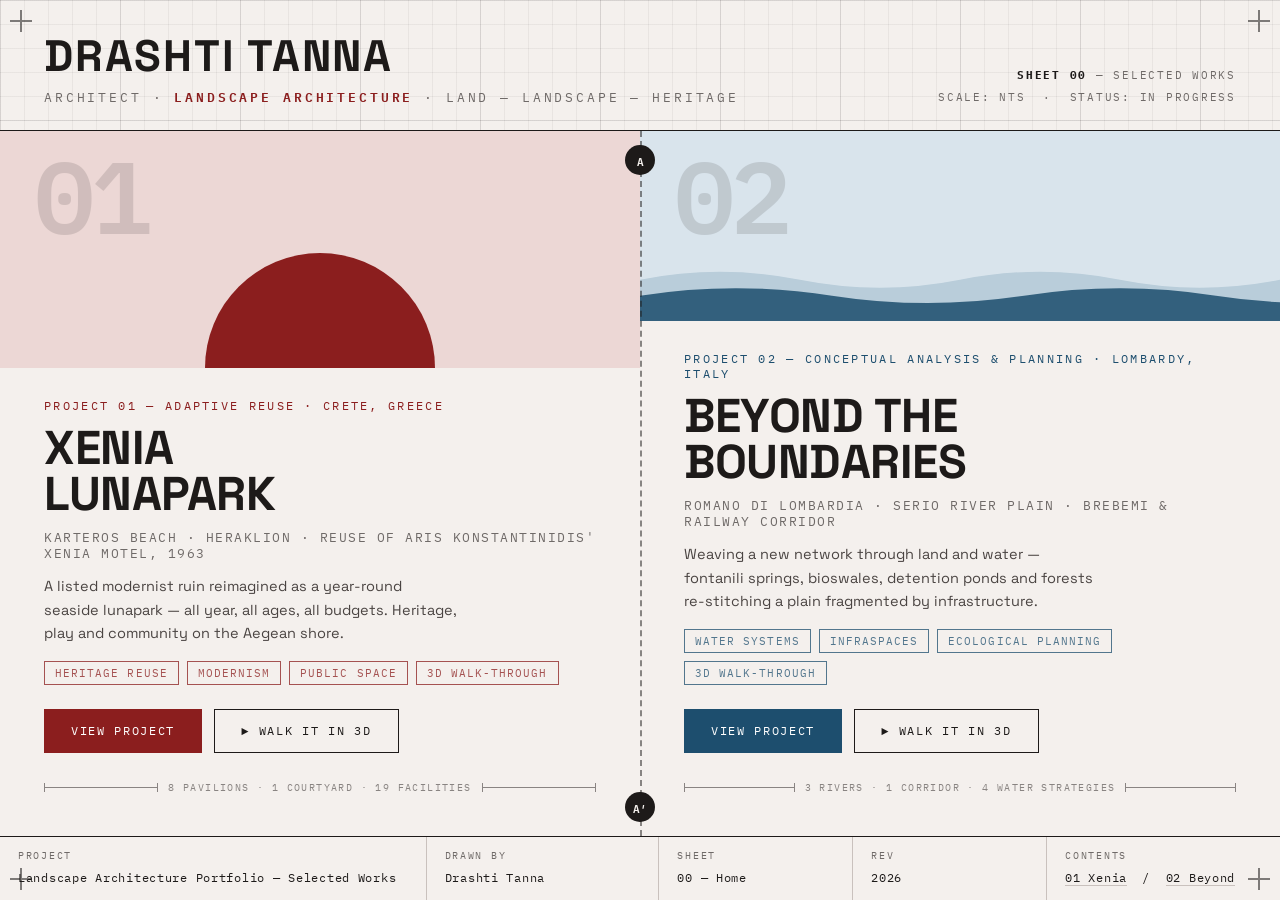
==== index.html @ 1875a8ab "Portfolio site: per-project structure + GitHub Pages deploy workflow Two projects (Xenia Lunapark, B" ====
<!DOCTYPE html>
<html lang="en">
<head>
<meta charset="UTF-8">
<meta name="viewport" content="width=device-width, initial-scale=1.0">
<title>Drashti Tanna — Architect · Landscape Architecture Portfolio</title>
<meta name="description" content="Portfolio of Drashti Tanna, architect and landscape architect. Two interactive projects — Xenia Lunapark (Crete) and Beyond the Boundaries (Lombardy) — each with an explorable 3D model.">
<link rel="preconnect" href="https://fonts.googleapis.com">
<link rel="preconnect" href="https://fonts.gstatic.com" crossorigin>
<link href="https://fonts.googleapis.com/css2?family=Space+Grotesk:wght@400;500;700&family=IBM+Plex+Mono:wght@400;600&display=swap" rel="stylesheet">
<link rel="icon" href="data:image/svg+xml,<svg xmlns='http://www.w3.org/2000/svg' viewBox='0 0 100 100'><rect x='8' y='8' width='84' height='84' fill='none' stroke='%231d1a19' stroke-width='6'/><circle cx='38' cy='62' r='18' fill='%238b1e1e'/><path d='M60 40 Q70 30 80 40 T100 40' fill='none' stroke='%231d4e6e' stroke-width='6'/></svg>">
<style>
  :root {
    --paper: #f4f0ed;
    --ink: #1d1a19;
    --grey: #6f6a68;
    --line: #c9c1bd;
    --grid: rgba(29, 26, 25, 0.055);
    --red: #8b1e1e;
    --red-dark: #6e1414;
    --pink: #ecd7d5;
    --blue: #1d4e6e;
    --blue-dark: #143850;
    --blue-pale: #d9e4ec;
    --mono: 'IBM Plex Mono', 'Courier New', monospace;
    --sans: 'Space Grotesk', 'Segoe UI', Arial, sans-serif;
  }
  * { margin: 0; padding: 0; box-sizing: border-box; }
  html { height: 100%; }
  body {
    font-family: var(--sans);
    background: var(--paper);
    color: var(--ink);
    -webkit-font-smoothing: antialiased;
    display: flex;
    flex-direction: column;
    min-height: 100svh;
    /* graph-paper drafting grid */
    background-image:
      linear-gradient(var(--grid) 1px, transparent 1px),
      linear-gradient(90deg, var(--grid) 1px, transparent 1px),
      linear-gradient(rgba(29,26,25,.09) 1px, transparent 1px),
      linear-gradient(90deg, rgba(29,26,25,.09) 1px, transparent 1px);
    background-size: 24px 24px, 24px 24px, 120px 120px, 120px 120px;
  }
  a { text-decoration: none; color: inherit; }

  /* ---------- registration marks ---------- */
  .regmark {
    position: fixed; width: 22px; height: 22px; z-index: 50; pointer-events: none; opacity: .55;
  }
  .regmark::before, .regmark::after { content: ''; position: absolute; background: var(--ink); }
  .regmark::before { left: 10px; top: 0; width: 1.5px; height: 22px; }
  .regmark::after { top: 10px; left: 0; width: 22px; height: 1.5px; }
  .regmark.tl { top: 10px; left: 10px; }
  .regmark.tr { top: 10px; right: 10px; }
  .regmark.bl { bottom: 10px; left: 10px; }
  .regmark.br { bottom: 10px; right: 10px; }

  /* ---------- header ---------- */
  header {
    display: flex;
    justify-content: space-between;
    align-items: flex-end;
    gap: 18px;
    padding: 34px 44px 22px;
    border-bottom: 1.5px solid var(--ink);
    animation: fadeDown .9s ease both;
  }
  @keyframes fadeDown { from { opacity: 0; transform: translateY(-12px); } }
  .who h1 {
    font-size: clamp(26px, 3.6vw, 44px);
    letter-spacing: .04em;
    text-transform: uppercase;
    line-height: 1;
    font-weight: 700;
  }
  .who .role {
    margin-top: 8px;
    font-family: var(--mono);
    font-size: clamp(10.5px, 1.2vw, 13px);
    letter-spacing: .22em;
    text-transform: uppercase;
    color: var(--grey);
  }
  .who .role b { color: var(--red); font-weight: 600; }
  .sheet-ref {
    text-align: right;
    font-family: var(--mono);
    font-size: 11px;
    letter-spacing: .16em;
    text-transform: uppercase;
    color: var(--grey);
    line-height: 2;
    white-space: nowrap;
  }
  .sheet-ref b { color: var(--ink); }

  /* ---------- the two-panel "section" ---------- */
  main {
    flex: 1;
    display: flex;
    min-height: 0;
    position: relative;
  }
  /* section cut line between panels */
  main::after {
    content: '';
    position: absolute;
    top: 0; bottom: 0; left: 50%;
    border-left: 2px dashed var(--ink);
    opacity: .5;
    z-index: 5;
    pointer-events: none;
  }
  .cutmark {
    position: absolute;
    left: 50%;
    transform: translateX(-50%);
    z-index: 6;
    font-family: var(--mono);
    font-size: 11px;
    font-weight: 600;
    background: var(--ink);
    color: var(--paper);
    width: 30px; height: 30px;
    border-radius: 50%;
    display: flex; align-items: center; justify-content: center;
    pointer-events: none;
  }
  .cutmark.top { top: 14px; }
  .cutmark.bottom { bottom: 14px; }

  .panel {
    flex: 1 1 50%;
    display: flex;
    flex-direction: column;
    overflow: hidden;
    background: var(--paper);
    transition: flex-basis .55s cubic-bezier(.3,.8,.3,1);
    min-width: 0;
  }
  @media (hover: hover) {
    .panel:hover { flex-basis: 60%; }
  }

  /* motif band — a real flex row, so text never overlaps it */
  .motif {
    position: relative;
    flex: 1 1 auto;
    min-height: 130px;
    overflow: hidden;
  }
  .panel .index {
    position: absolute;
    top: 12px; left: 34px;
    font-family: var(--mono);
    font-size: clamp(64px, 8vw, 120px);
    font-weight: 600;
    line-height: 1;
    opacity: .13;
    letter-spacing: -.04em;
    -webkit-user-select: none;
    user-select: none;
    z-index: 2;
  }

  .content { flex: 0 0 auto; padding: 30px 44px 42px; }
  .panel .plabel {
    font-family: var(--mono);
    font-size: 11.5px;
    letter-spacing: .2em;
    text-transform: uppercase;
    margin-bottom: 12px;
  }
  .panel h2 {
    font-size: clamp(30px, 3.7vw, 54px);
    line-height: .98;
    text-transform: uppercase;
    letter-spacing: -.01em;
    font-weight: 700;
  }
  .panel .loc {
    margin-top: 12px;
    font-family: var(--mono);
    font-size: 12.5px;
    letter-spacing: .12em;
    text-transform: uppercase;
    color: var(--grey);
  }
  .panel .desc {
    margin-top: 14px;
    max-width: 46ch;
    font-size: 14.5px;
    line-height: 1.6;
    color: #4a4442;
  }
  .tags { margin-top: 16px; display: flex; flex-wrap: wrap; gap: 8px; }
  .tag {
    font-family: var(--mono);
    font-size: 10.5px;
    letter-spacing: .1em;
    text-transform: uppercase;
    border: 1px solid currentColor;
    padding: 4px 10px;
    opacity: .75;
  }
  .actions { margin-top: 24px; display: flex; gap: 12px; flex-wrap: wrap; }
  .btn {
    font-family: var(--mono);
    font-size: 12px;
    letter-spacing: .14em;
    text-transform: uppercase;
    padding: 13px 26px;
    border: 1.5px solid var(--ink);
    color: var(--ink);
    background: transparent;
    transition: all .25s;
    display: inline-block;
  }
  .btn:hover { background: var(--ink); color: var(--paper); transform: translateY(-2px); }
  .btn.solid { color: #fff; }

  /* dimension line */
  .dim {
    margin-top: 28px;
    display: flex;
    align-items: center;
    font-family: var(--mono);
    font-size: 10px;
    letter-spacing: .14em;
    color: var(--grey);
    text-transform: uppercase;
    opacity: .8;
  }
  .dim .dline { flex: 1; height: 1px; background: var(--grey); position: relative; }
  .dim .dline::before, .dim .dline::after {
    content: ''; position: absolute; top: -4px; width: 1px; height: 9px; background: var(--grey);
  }
  .dim .dline::before { left: 0; } .dim .dline::after { right: 0; }
  .dim span { padding: 0 10px; white-space: nowrap; }

  /* ----- panel 01: Xenia (pink / Minoan red) ----- */
  .panel.xenia .motif { background: var(--pink); }
  .panel.xenia .plabel { color: var(--red); }
  .panel.xenia .motif::before {
    content: '';
    position: absolute;
    left: 50%; bottom: 0;
    transform: translateX(-50%);
    width: min(19vw, 230px);
    aspect-ratio: 2 / 1;
    background: var(--red);
    border-radius: 230px 230px 0 0;
    transition: transform .6s cubic-bezier(.3,.8,.3,1);
    transform-origin: bottom center;
  }
  .panel.xenia:hover .motif::before { transform: translateX(-50%) scale(1.16); }
  .panel.xenia .btn.solid { background: var(--red); border-color: var(--red); }
  .panel.xenia .btn.solid:hover { background: var(--red-dark); border-color: var(--red-dark); }
  .panel.xenia .tag { color: var(--red); }

  /* ----- panel 02: Beyond (pale blue / water) ----- */
  .panel.beyond .motif { background: var(--blue-pale); }
  .panel.beyond .plabel { color: var(--blue); }
  .panel.beyond .river { position: absolute; inset: 0; }
  .panel.beyond .river svg { position: absolute; bottom: -2px; left: 0; width: 200%; height: 56%; }
  .panel.beyond .river .w1 { animation: flow 16s linear infinite; }
  .panel.beyond .river .w2 { animation: flow 9s linear infinite; }
  @keyframes flow { to { transform: translateX(-50%); } }
  .panel.beyond:hover .river .w2 { animation-duration: 4.5s; }
  .panel.beyond .btn.solid { background: var(--blue); border-color: var(--blue); }
  .panel.beyond .btn.solid:hover { background: var(--blue-dark); border-color: var(--blue-dark); }
  .panel.beyond .tag { color: var(--blue); }

  /* ---------- title block (drawing sheet footer) ---------- */
  .titleblock {
    border-top: 1.5px solid var(--ink);
    display: grid;
    grid-template-columns: 2.2fr 1.2fr 1fr 1fr 1.2fr;
    font-family: var(--mono);
    background: var(--paper);
  }
  .tb-cell {
    padding: 12px 18px 14px;
    border-right: 1px solid var(--line);
    min-width: 0;
  }
  .tb-cell:last-child { border-right: 0; }
  .tb-cell .k {
    font-size: 9.5px;
    letter-spacing: .18em;
    text-transform: uppercase;
    color: var(--grey);
    display: block;
    margin-bottom: 4px;
  }
  .tb-cell .v { font-size: 12px; letter-spacing: .06em; color: var(--ink); }
  .tb-cell .v a { border-bottom: 1px solid var(--line); }
  .tb-cell .v a:hover { color: var(--red); border-color: var(--red); }

  /* ---------- responsive ---------- */
  @media (max-width: 860px) {
    header { padding: 24px 20px 14px; }
    .sheet-ref { display: none; }
    main { flex-direction: column; }
    main::after, .cutmark { display: none; }
    .panel + .panel { border-top: 2px dashed var(--ink); }
    .motif { min-height: 150px; }
    .panel .index { left: 18px; }
    .content { padding: 24px 20px 34px; }
    .titleblock { grid-template-columns: 1fr 1fr; }
    .tb-cell:nth-child(1) { grid-column: 1 / -1; border-bottom: 1px solid var(--line); }
    .tb-cell:nth-child(3) { border-right: 0; }
    .tb-cell:nth-child(4) { border-top: 1px solid var(--line); }
    .tb-cell:nth-child(5) { border-top: 1px solid var(--line); }
  }
</style>
</head>
<body>

<div class="regmark tl"></div>
<div class="regmark tr"></div>
<div class="regmark bl"></div>
<div class="regmark br"></div>

<!-- ============ header ============ -->
<header>
  <div class="who">
    <h1>Drashti Tanna</h1>
    <p class="role">Architect &middot; <b>Landscape Architecture</b> &middot; Land — Landscape — Heritage</p>
  </div>
  <div class="sheet-ref">
    <div><b>SHEET 00</b> — SELECTED WORKS</div>
    <div>SCALE: NTS &nbsp;&middot;&nbsp; STATUS: IN PROGRESS</div>
  </div>
</header>

<!-- ============ two projects, drawn as a section ============ -->
<main>
  <div class="cutmark top">A</div>
  <div class="cutmark bottom">A&prime;</div>

  <!-- ---- 01 · Xenia Lunapark ---- -->
  <section class="panel xenia">
    <div class="motif" aria-hidden="true"><span class="index">01</span></div>
    <div class="content">
      <p class="plabel">Project 01 — Adaptive reuse &middot; Crete, Greece</p>
      <h2>Xenia<br>Lunapark</h2>
      <p class="loc">Karteros Beach · Heraklion · reuse of Aris Konstantinidis' Xenia Motel, 1963</p>
      <p class="desc">A listed modernist ruin reimagined as a year-round seaside lunapark — all year, all ages, all budgets. Heritage, play and community on the Aegean shore.</p>
      <div class="tags">
        <span class="tag">Heritage reuse</span>
        <span class="tag">Modernism</span>
        <span class="tag">Public space</span>
        <span class="tag">3D walk-through</span>
      </div>
      <div class="actions">
        <a class="btn solid" href="projects/xenia-lunapark/index.html">View project</a>
        <a class="btn" href="projects/xenia-lunapark/explore.html">&#9658; Walk it in 3D</a>
      </div>
      <div class="dim"><div class="dline"></div><span>8 pavilions · 1 courtyard · 19 facilities</span><div class="dline"></div></div>
    </div>
  </section>

  <!-- ---- 02 · Beyond the Boundaries ---- -->
  <section class="panel beyond">
    <div class="motif" aria-hidden="true">
      <div class="river">
        <svg viewBox="0 0 1200 200" preserveAspectRatio="none">
          <g class="w1">
            <path d="M0 120 Q75 90 150 120 T300 120 T450 120 T600 120 T750 120 T900 120 T1050 120 T1200 120 T1350 120 T1500 120 T1650 120 T1800 120 T1950 120 T2100 120 T2250 120 T2400 120 L2400 200 L0 200 Z" fill="#b9cdda"/>
          </g>
          <g class="w2">
            <path d="M0 150 Q90 122 180 150 T360 150 T540 150 T720 150 T900 150 T1080 150 T1260 150 T1440 150 T1620 150 T1800 150 T1980 150 T2160 150 T2340 150 T2520 150 L2520 200 L0 200 Z" fill="#1d4e6e" opacity=".85"/>
          </g>
        </svg>
      </div>
      <span class="index">02</span>
    </div>
    <div class="content">
      <p class="plabel">Project 02 — Conceptual analysis &amp; planning &middot; Lombardy, Italy</p>
      <h2>Beyond the<br>Boundaries</h2>
      <p class="loc">Romano di Lombardia · Serio River plain · BreBeMi &amp; railway corridor</p>
      <p class="desc">Weaving a new network through land and water — fontanili springs, bioswales, detention ponds and forests re-stitching a plain fragmented by infrastructure.</p>
      <div class="tags">
        <span class="tag">Water systems</span>
        <span class="tag">Infraspaces</span>
        <span class="tag">Ecological planning</span>
        <span class="tag">3D walk-through</span>
      </div>
      <div class="actions">
        <a class="btn solid" href="projects/beyond-the-boundaries/index.html">View project</a>
        <a class="btn" href="projects/beyond-the-boundaries/explore.html">&#9658; Walk it in 3D</a>
      </div>
      <div class="dim"><div class="dline"></div><span>3 rivers · 1 corridor · 4 water strategies</span><div class="dline"></div></div>
    </div>
  </section>
</main>

<!-- ============ title block ============ -->
<footer class="titleblock">
  <div class="tb-cell"><span class="k">Project</span><span class="v">Landscape Architecture Portfolio — Selected Works</span></div>
  <div class="tb-cell"><span class="k">Drawn by</span><span class="v">Drashti Tanna</span></div>
  <div class="tb-cell"><span class="k">Sheet</span><span class="v">00 — Home</span></div>
  <div class="tb-cell"><span class="k">Rev</span><span class="v">2026</span></div>
  <div class="tb-cell"><span class="k">Contents</span><span class="v"><a href="projects/xenia-lunapark/index.html">01 Xenia</a> &nbsp;/&nbsp; <a href="projects/beyond-the-boundaries/index.html">02 Beyond</a></span></div>
</footer>

</body>
</html>
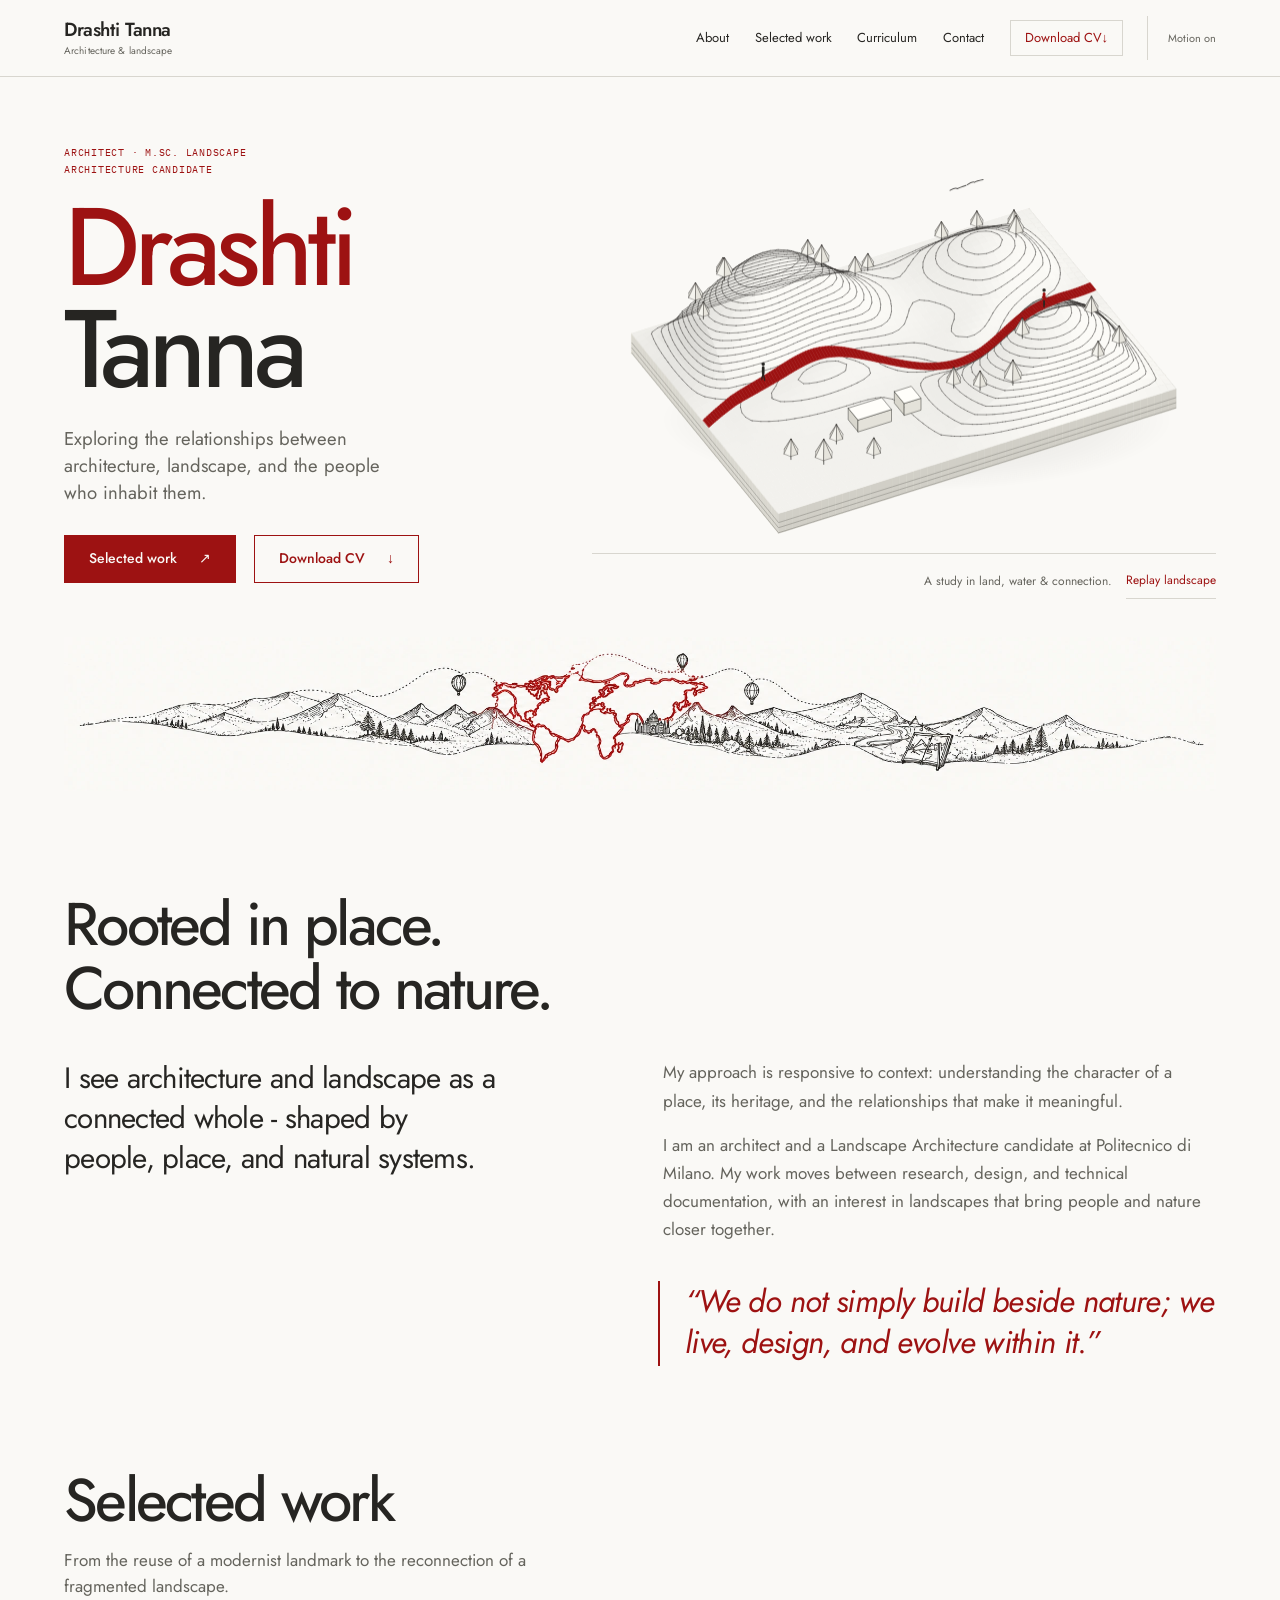
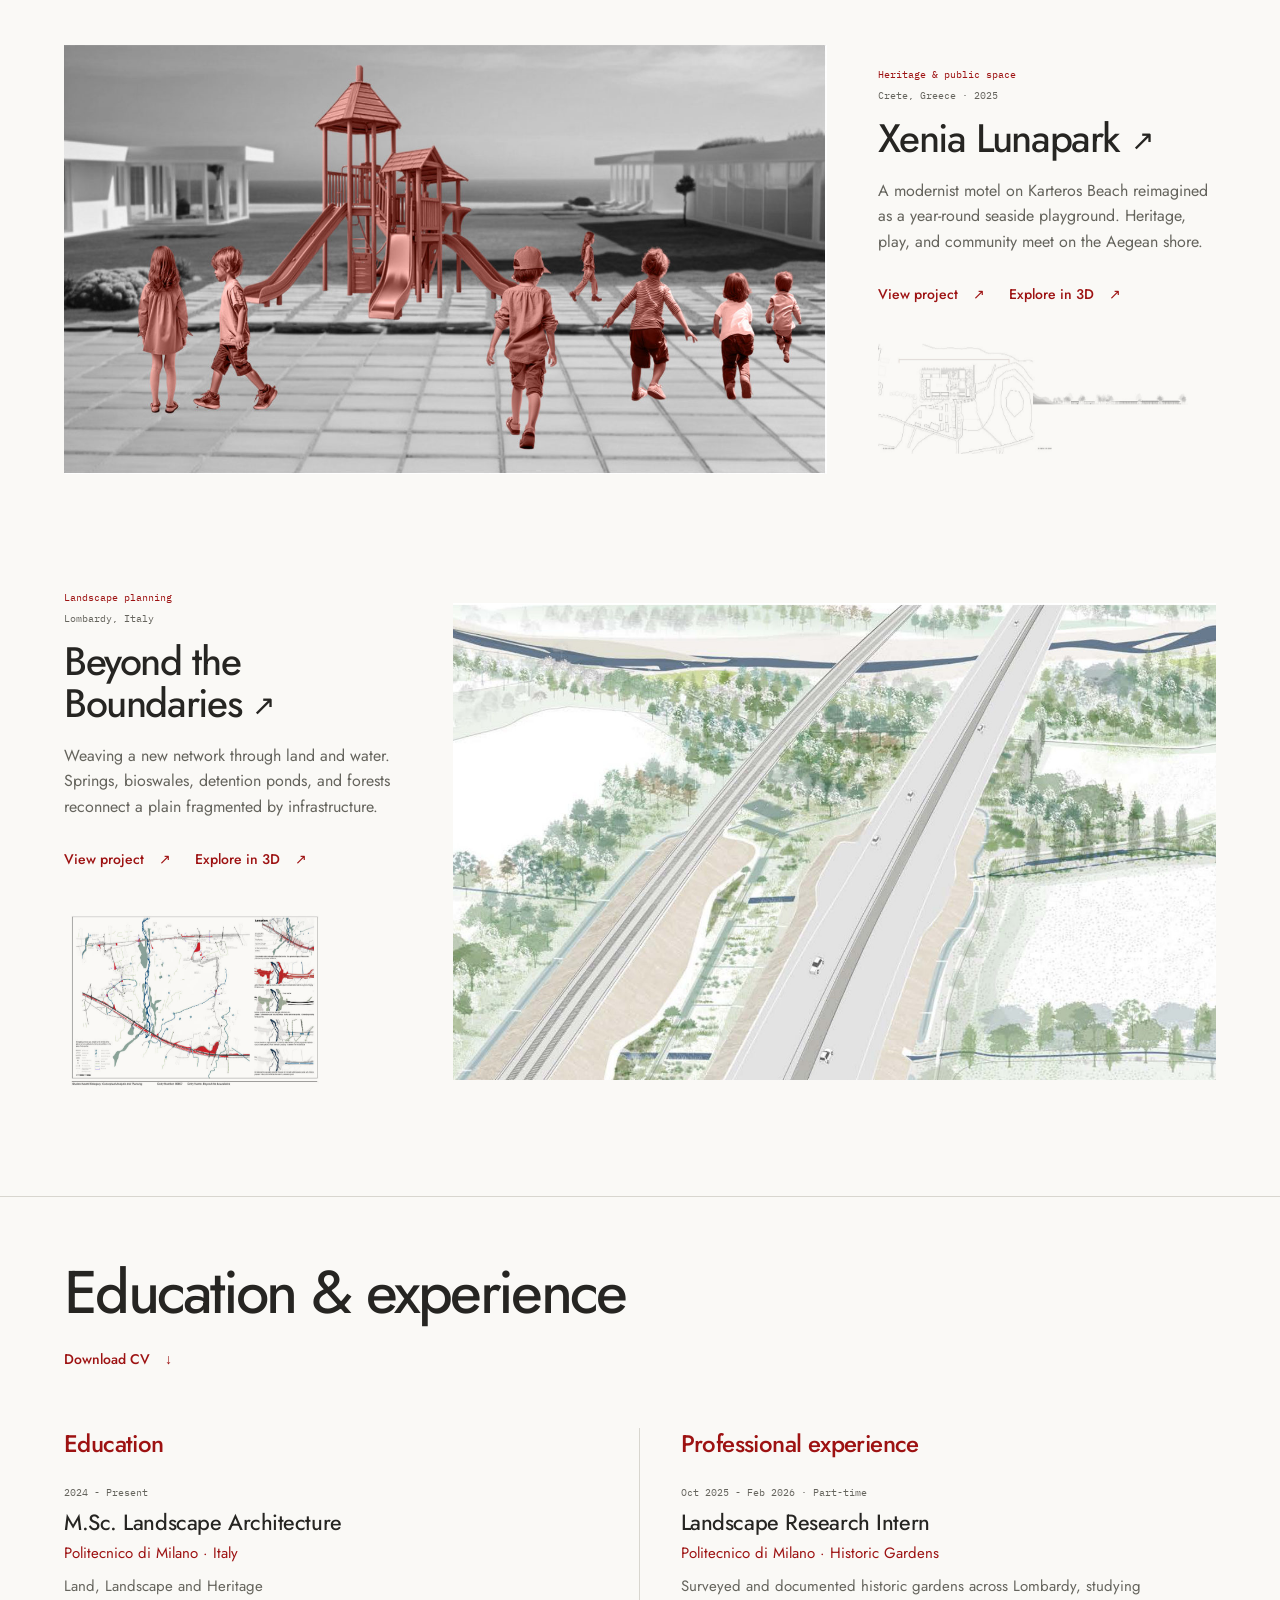
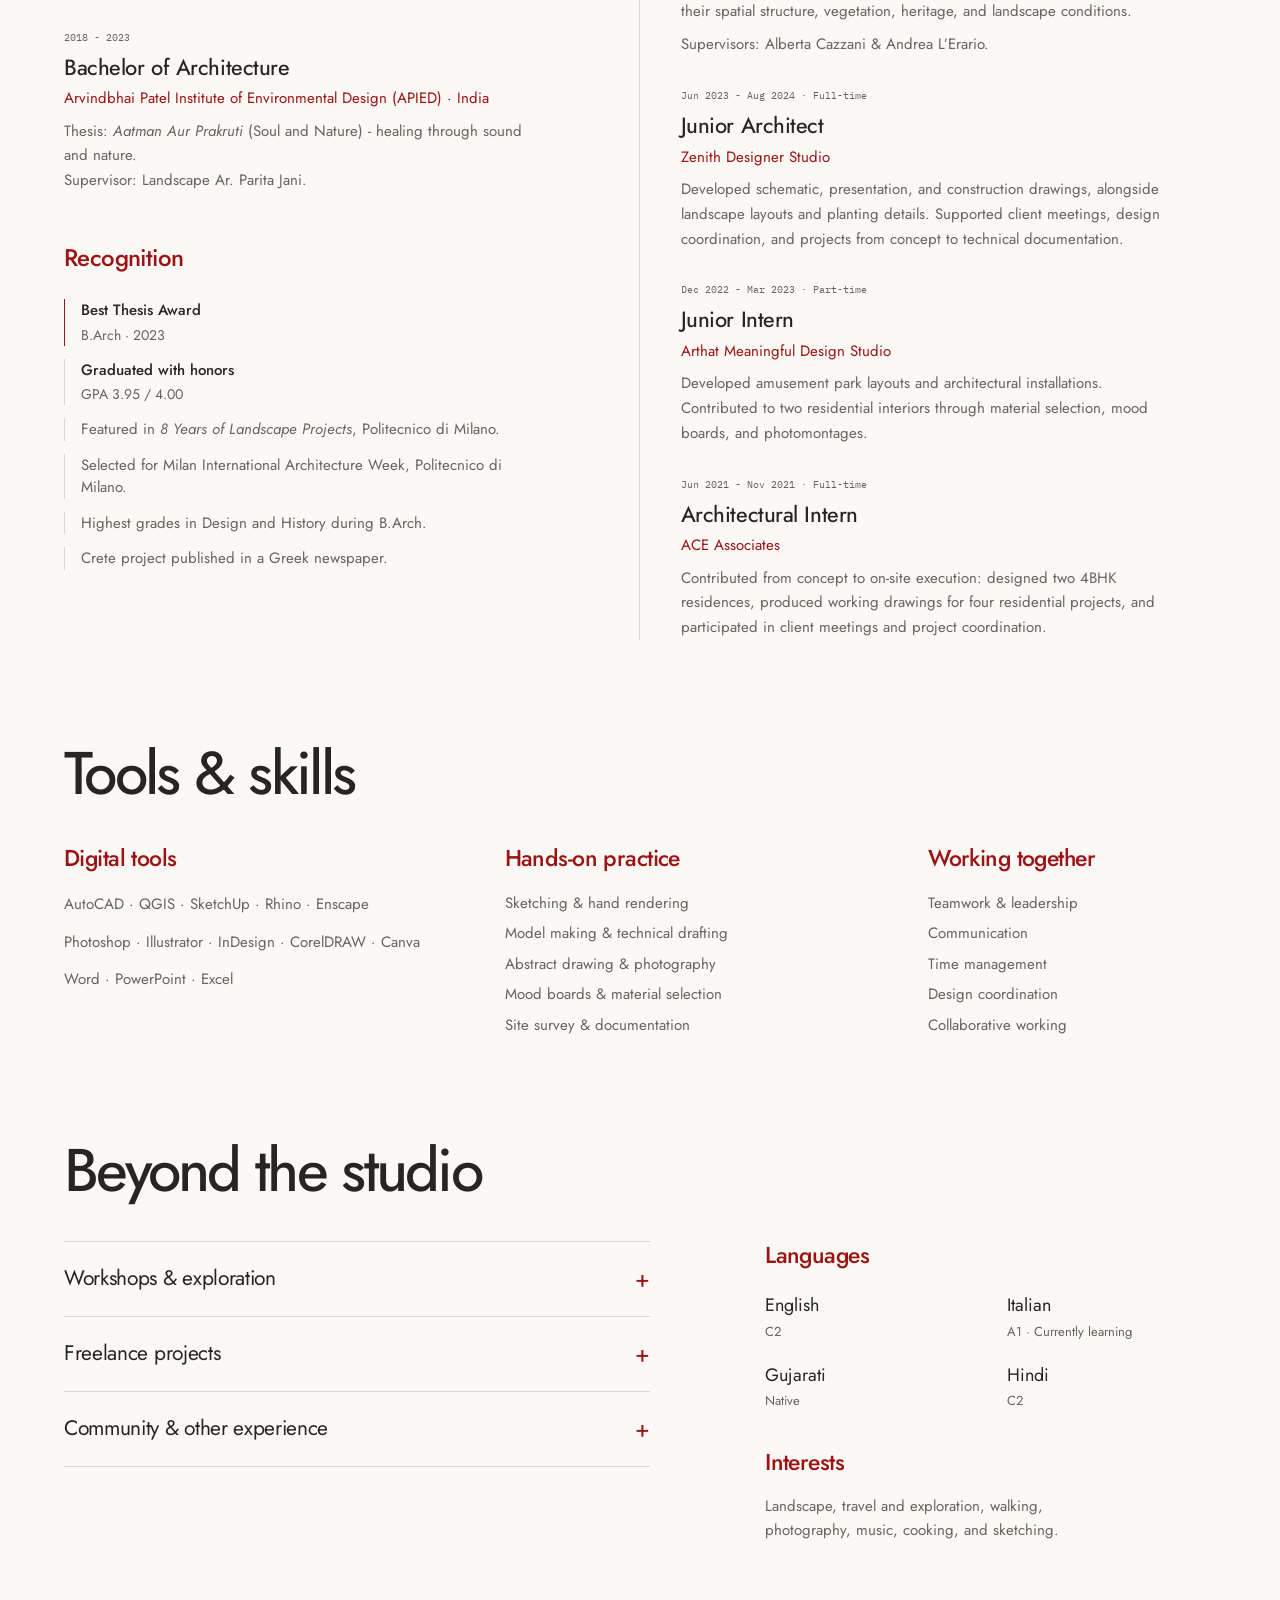
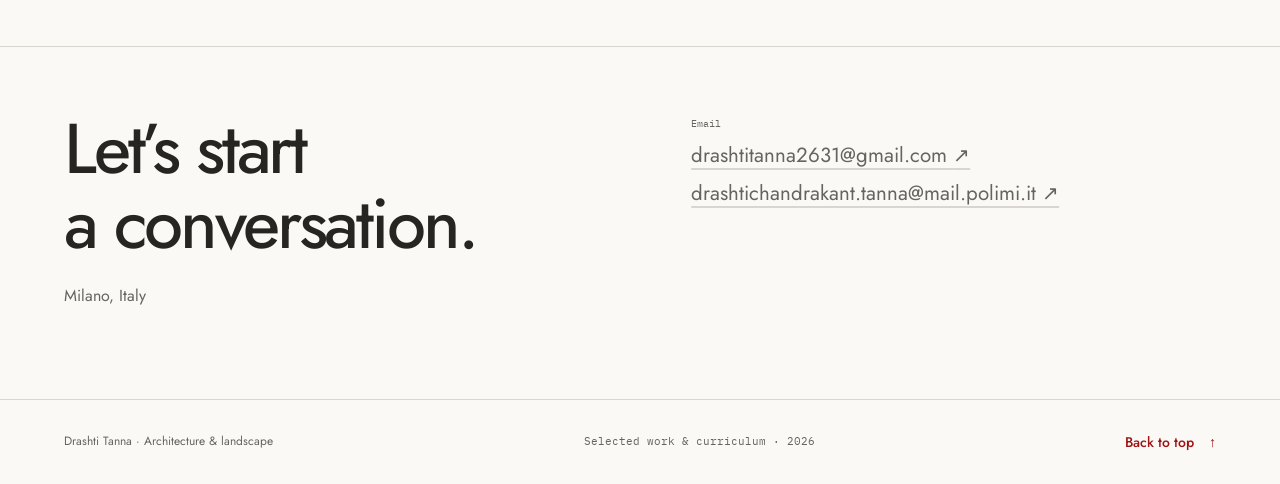
==== commit 7b4f1329: "feat: add CV-based landscape portfolio and animated terrain" ====
--- a/index.html
+++ b/index.html
@@ -1,411 +1,333 @@
 <!DOCTYPE html>
 <html lang="en">
 <head>
-<meta charset="UTF-8">
-<meta name="viewport" content="width=device-width, initial-scale=1.0">
-<title>Drashti Tanna — Architect · Landscape Architecture Portfolio</title>
-<meta name="description" content="Portfolio of Drashti Tanna, architect and landscape architect. Two interactive projects — Xenia Lunapark (Crete) and Beyond the Boundaries (Lombardy) — each with an explorable 3D model.">
-<link rel="preconnect" href="https://fonts.googleapis.com">
-<link rel="preconnect" href="https://fonts.gstatic.com" crossorigin>
-<link href="https://fonts.googleapis.com/css2?family=Space+Grotesk:wght@400;500;700&family=IBM+Plex+Mono:wght@400;600&display=swap" rel="stylesheet">
-<link rel="icon" href="data:image/svg+xml,<svg xmlns='http://www.w3.org/2000/svg' viewBox='0 0 100 100'><rect x='8' y='8' width='84' height='84' fill='none' stroke='%231d1a19' stroke-width='6'/><circle cx='38' cy='62' r='18' fill='%238b1e1e'/><path d='M60 40 Q70 30 80 40 T100 40' fill='none' stroke='%231d4e6e' stroke-width='6'/></svg>">
-<style>
-  :root {
-    --paper: #f4f0ed;
-    --ink: #1d1a19;
-    --grey: #6f6a68;
-    --line: #c9c1bd;
-    --grid: rgba(29, 26, 25, 0.055);
-    --red: #8b1e1e;
-    --red-dark: #6e1414;
-    --pink: #ecd7d5;
-    --blue: #1d4e6e;
-    --blue-dark: #143850;
-    --blue-pale: #d9e4ec;
-    --mono: 'IBM Plex Mono', 'Courier New', monospace;
-    --sans: 'Space Grotesk', 'Segoe UI', Arial, sans-serif;
-  }
-  * { margin: 0; padding: 0; box-sizing: border-box; }
-  html { height: 100%; }
-  body {
-    font-family: var(--sans);
-    background: var(--paper);
-    color: var(--ink);
-    -webkit-font-smoothing: antialiased;
-    display: flex;
-    flex-direction: column;
-    min-height: 100svh;
-    /* graph-paper drafting grid */
-    background-image:
-      linear-gradient(var(--grid) 1px, transparent 1px),
-      linear-gradient(90deg, var(--grid) 1px, transparent 1px),
-      linear-gradient(rgba(29,26,25,.09) 1px, transparent 1px),
-      linear-gradient(90deg, rgba(29,26,25,.09) 1px, transparent 1px);
-    background-size: 24px 24px, 24px 24px, 120px 120px, 120px 120px;
-  }
-  a { text-decoration: none; color: inherit; }
-
-  /* ---------- registration marks ---------- */
-  .regmark {
-    position: fixed; width: 22px; height: 22px; z-index: 50; pointer-events: none; opacity: .55;
-  }
-  .regmark::before, .regmark::after { content: ''; position: absolute; background: var(--ink); }
-  .regmark::before { left: 10px; top: 0; width: 1.5px; height: 22px; }
-  .regmark::after { top: 10px; left: 0; width: 22px; height: 1.5px; }
-  .regmark.tl { top: 10px; left: 10px; }
-  .regmark.tr { top: 10px; right: 10px; }
-  .regmark.bl { bottom: 10px; left: 10px; }
-  .regmark.br { bottom: 10px; right: 10px; }
-
-  /* ---------- header ---------- */
-  header {
-    display: flex;
-    justify-content: space-between;
-    align-items: flex-end;
-    gap: 18px;
-    padding: 34px 44px 22px;
-    border-bottom: 1.5px solid var(--ink);
-    animation: fadeDown .9s ease both;
-  }
-  @keyframes fadeDown { from { opacity: 0; transform: translateY(-12px); } }
-  .who h1 {
-    font-size: clamp(26px, 3.6vw, 44px);
-    letter-spacing: .04em;
-    text-transform: uppercase;
-    line-height: 1;
-    font-weight: 700;
-  }
-  .who .role {
-    margin-top: 8px;
-    font-family: var(--mono);
-    font-size: clamp(10.5px, 1.2vw, 13px);
-    letter-spacing: .22em;
-    text-transform: uppercase;
-    color: var(--grey);
-  }
-  .who .role b { color: var(--red); font-weight: 600; }
-  .sheet-ref {
-    text-align: right;
-    font-family: var(--mono);
-    font-size: 11px;
-    letter-spacing: .16em;
-    text-transform: uppercase;
-    color: var(--grey);
-    line-height: 2;
-    white-space: nowrap;
-  }
-  .sheet-ref b { color: var(--ink); }
-
-  /* ---------- the two-panel "section" ---------- */
-  main {
-    flex: 1;
-    display: flex;
-    min-height: 0;
-    position: relative;
-  }
-  /* section cut line between panels */
-  main::after {
-    content: '';
-    position: absolute;
-    top: 0; bottom: 0; left: 50%;
-    border-left: 2px dashed var(--ink);
-    opacity: .5;
-    z-index: 5;
-    pointer-events: none;
-  }
-  .cutmark {
-    position: absolute;
-    left: 50%;
-    transform: translateX(-50%);
-    z-index: 6;
-    font-family: var(--mono);
-    font-size: 11px;
-    font-weight: 600;
-    background: var(--ink);
-    color: var(--paper);
-    width: 30px; height: 30px;
-    border-radius: 50%;
-    display: flex; align-items: center; justify-content: center;
-    pointer-events: none;
-  }
-  .cutmark.top { top: 14px; }
-  .cutmark.bottom { bottom: 14px; }
-
-  .panel {
-    flex: 1 1 50%;
-    display: flex;
-    flex-direction: column;
-    overflow: hidden;
-    background: var(--paper);
-    transition: flex-basis .55s cubic-bezier(.3,.8,.3,1);
-    min-width: 0;
-  }
-  @media (hover: hover) {
-    .panel:hover { flex-basis: 60%; }
-  }
-
-  /* motif band — a real flex row, so text never overlaps it */
-  .motif {
-    position: relative;
-    flex: 1 1 auto;
-    min-height: 130px;
-    overflow: hidden;
-  }
-  .panel .index {
-    position: absolute;
-    top: 12px; left: 34px;
-    font-family: var(--mono);
-    font-size: clamp(64px, 8vw, 120px);
-    font-weight: 600;
-    line-height: 1;
-    opacity: .13;
-    letter-spacing: -.04em;
-    -webkit-user-select: none;
-    user-select: none;
-    z-index: 2;
-  }
-
-  .content { flex: 0 0 auto; padding: 30px 44px 42px; }
-  .panel .plabel {
-    font-family: var(--mono);
-    font-size: 11.5px;
-    letter-spacing: .2em;
-    text-transform: uppercase;
-    margin-bottom: 12px;
-  }
-  .panel h2 {
-    font-size: clamp(30px, 3.7vw, 54px);
-    line-height: .98;
-    text-transform: uppercase;
-    letter-spacing: -.01em;
-    font-weight: 700;
-  }
-  .panel .loc {
-    margin-top: 12px;
-    font-family: var(--mono);
-    font-size: 12.5px;
-    letter-spacing: .12em;
-    text-transform: uppercase;
-    color: var(--grey);
-  }
-  .panel .desc {
-    margin-top: 14px;
-    max-width: 46ch;
-    font-size: 14.5px;
-    line-height: 1.6;
-    color: #4a4442;
-  }
-  .tags { margin-top: 16px; display: flex; flex-wrap: wrap; gap: 8px; }
-  .tag {
-    font-family: var(--mono);
-    font-size: 10.5px;
-    letter-spacing: .1em;
-    text-transform: uppercase;
-    border: 1px solid currentColor;
-    padding: 4px 10px;
-    opacity: .75;
-  }
-  .actions { margin-top: 24px; display: flex; gap: 12px; flex-wrap: wrap; }
-  .btn {
-    font-family: var(--mono);
-    font-size: 12px;
-    letter-spacing: .14em;
-    text-transform: uppercase;
-    padding: 13px 26px;
-    border: 1.5px solid var(--ink);
-    color: var(--ink);
-    background: transparent;
-    transition: all .25s;
-    display: inline-block;
-  }
-  .btn:hover { background: var(--ink); color: var(--paper); transform: translateY(-2px); }
-  .btn.solid { color: #fff; }
-
-  /* dimension line */
-  .dim {
-    margin-top: 28px;
-    display: flex;
-    align-items: center;
-    font-family: var(--mono);
-    font-size: 10px;
-    letter-spacing: .14em;
-    color: var(--grey);
-    text-transform: uppercase;
-    opacity: .8;
-  }
-  .dim .dline { flex: 1; height: 1px; background: var(--grey); position: relative; }
-  .dim .dline::before, .dim .dline::after {
-    content: ''; position: absolute; top: -4px; width: 1px; height: 9px; background: var(--grey);
-  }
-  .dim .dline::before { left: 0; } .dim .dline::after { right: 0; }
-  .dim span { padding: 0 10px; white-space: nowrap; }
-
-  /* ----- panel 01: Xenia (pink / Minoan red) ----- */
-  .panel.xenia .motif { background: var(--pink); }
-  .panel.xenia .plabel { color: var(--red); }
-  .panel.xenia .motif::before {
-    content: '';
-    position: absolute;
-    left: 50%; bottom: 0;
-    transform: translateX(-50%);
-    width: min(19vw, 230px);
-    aspect-ratio: 2 / 1;
-    background: var(--red);
-    border-radius: 230px 230px 0 0;
-    transition: transform .6s cubic-bezier(.3,.8,.3,1);
-    transform-origin: bottom center;
-  }
-  .panel.xenia:hover .motif::before { transform: translateX(-50%) scale(1.16); }
-  .panel.xenia .btn.solid { background: var(--red); border-color: var(--red); }
-  .panel.xenia .btn.solid:hover { background: var(--red-dark); border-color: var(--red-dark); }
-  .panel.xenia .tag { color: var(--red); }
-
-  /* ----- panel 02: Beyond (pale blue / water) ----- */
-  .panel.beyond .motif { background: var(--blue-pale); }
-  .panel.beyond .plabel { color: var(--blue); }
-  .panel.beyond .river { position: absolute; inset: 0; }
-  .panel.beyond .river svg { position: absolute; bottom: -2px; left: 0; width: 200%; height: 56%; }
-  .panel.beyond .river .w1 { animation: flow 16s linear infinite; }
-  .panel.beyond .river .w2 { animation: flow 9s linear infinite; }
-  @keyframes flow { to { transform: translateX(-50%); } }
-  .panel.beyond:hover .river .w2 { animation-duration: 4.5s; }
-  .panel.beyond .btn.solid { background: var(--blue); border-color: var(--blue); }
-  .panel.beyond .btn.solid:hover { background: var(--blue-dark); border-color: var(--blue-dark); }
-  .panel.beyond .tag { color: var(--blue); }
-
-  /* ---------- title block (drawing sheet footer) ---------- */
-  .titleblock {
-    border-top: 1.5px solid var(--ink);
-    display: grid;
-    grid-template-columns: 2.2fr 1.2fr 1fr 1fr 1.2fr;
-    font-family: var(--mono);
-    background: var(--paper);
-  }
-  .tb-cell {
-    padding: 12px 18px 14px;
-    border-right: 1px solid var(--line);
-    min-width: 0;
-  }
-  .tb-cell:last-child { border-right: 0; }
-  .tb-cell .k {
-    font-size: 9.5px;
-    letter-spacing: .18em;
-    text-transform: uppercase;
-    color: var(--grey);
-    display: block;
-    margin-bottom: 4px;
-  }
-  .tb-cell .v { font-size: 12px; letter-spacing: .06em; color: var(--ink); }
-  .tb-cell .v a { border-bottom: 1px solid var(--line); }
-  .tb-cell .v a:hover { color: var(--red); border-color: var(--red); }
-
-  /* ---------- responsive ---------- */
-  @media (max-width: 860px) {
-    header { padding: 24px 20px 14px; }
-    .sheet-ref { display: none; }
-    main { flex-direction: column; }
-    main::after, .cutmark { display: none; }
-    .panel + .panel { border-top: 2px dashed var(--ink); }
-    .motif { min-height: 150px; }
-    .panel .index { left: 18px; }
-    .content { padding: 24px 20px 34px; }
-    .titleblock { grid-template-columns: 1fr 1fr; }
-    .tb-cell:nth-child(1) { grid-column: 1 / -1; border-bottom: 1px solid var(--line); }
-    .tb-cell:nth-child(3) { border-right: 0; }
-    .tb-cell:nth-child(4) { border-top: 1px solid var(--line); }
-    .tb-cell:nth-child(5) { border-top: 1px solid var(--line); }
-  }
-</style>
+  <meta charset="UTF-8">
+  <meta name="viewport" content="width=device-width, initial-scale=1.0">
+  <meta name="theme-color" content="#faf9f6">
+  <title>Drashti Tanna - Architecture &amp; Landscape</title>
+  <meta name="description" content="Drashti Tanna is an architect and M.Sc. Landscape Architecture candidate at Politecnico di Milano. Explore her curriculum and selected landscape projects, Xenia Lunapark and Beyond the Boundaries.">
+  <link rel="preload" href="shared/fonts/jost-variable.woff2" as="font" type="font/woff2" crossorigin>
+  <link rel="stylesheet" href="shared/css/home.css">
+  <link rel="icon" href="data:image/svg+xml,%3Csvg xmlns='http://www.w3.org/2000/svg' viewBox='0 0 64 64'%3E%3Crect width='64' height='64' fill='%23faf9f6'/%3E%3Cpath d='M12 50V14h13c13 0 21 7 21 18s-8 18-21 18H12m9-8h4c8 0 12-4 12-10s-4-10-12-10h-4v20' fill='%239d1212'/%3E%3C/svg%3E">
+  <script>document.documentElement.classList.add('js');</script>
+  <script src="shared/js/home.js" defer onerror="document.documentElement.classList.remove('js')"></script>
+  <script src="shared/js/terrain.js" defer></script>
 </head>
-<body>
-
-<div class="regmark tl"></div>
-<div class="regmark tr"></div>
-<div class="regmark bl"></div>
-<div class="regmark br"></div>
-
-<!-- ============ header ============ -->
-<header>
-  <div class="who">
-    <h1>Drashti Tanna</h1>
-    <p class="role">Architect &middot; <b>Landscape Architecture</b> &middot; Land — Landscape — Heritage</p>
-  </div>
-  <div class="sheet-ref">
-    <div><b>SHEET 00</b> — SELECTED WORKS</div>
-    <div>SCALE: NTS &nbsp;&middot;&nbsp; STATUS: IN PROGRESS</div>
-  </div>
-</header>
-
-<!-- ============ two projects, drawn as a section ============ -->
-<main>
-  <div class="cutmark top">A</div>
-  <div class="cutmark bottom">A&prime;</div>
-
-  <!-- ---- 01 · Xenia Lunapark ---- -->
-  <section class="panel xenia">
-    <div class="motif" aria-hidden="true"><span class="index">01</span></div>
-    <div class="content">
-      <p class="plabel">Project 01 — Adaptive reuse &middot; Crete, Greece</p>
-      <h2>Xenia<br>Lunapark</h2>
-      <p class="loc">Karteros Beach · Heraklion · reuse of Aris Konstantinidis' Xenia Motel, 1963</p>
-      <p class="desc">A listed modernist ruin reimagined as a year-round seaside lunapark — all year, all ages, all budgets. Heritage, play and community on the Aegean shore.</p>
-      <div class="tags">
-        <span class="tag">Heritage reuse</span>
-        <span class="tag">Modernism</span>
-        <span class="tag">Public space</span>
-        <span class="tag">3D walk-through</span>
-      </div>
-      <div class="actions">
-        <a class="btn solid" href="projects/xenia-lunapark/index.html">View project</a>
-        <a class="btn" href="projects/xenia-lunapark/explore.html">&#9658; Walk it in 3D</a>
-      </div>
-      <div class="dim"><div class="dline"></div><span>8 pavilions · 1 courtyard · 19 facilities</span><div class="dline"></div></div>
+<body id="top">
+  <a class="skip-link" href="#main">Skip to content</a>
+
+  <header class="site-header">
+    <div class="wrap header-inner">
+      <a class="brand" href="#top" aria-label="Drashti Tanna, Architecture &amp; landscape, back to top">
+        <span class="brand-name">Drashti Tanna</span>
+        <span class="brand-role">Architecture &amp; landscape</span>
+      </a>
+      <div class="header-controls">
+        <button class="motion-toggle" id="motionToggle" type="button" aria-pressed="false" aria-label="Pause motion" hidden>Motion on</button>
+        <button class="nav-toggle" id="navToggle" type="button" aria-controls="siteNav" aria-expanded="false" aria-label="Menu, open navigation">Menu <span aria-hidden="true">+</span></button>
+      </div>
+      <nav class="site-nav" id="siteNav" aria-label="Main navigation">
+        <a href="#about">About</a>
+        <a href="#work">Selected work</a>
+        <a href="#curriculum">Curriculum</a>
+        <a href="#contact">Contact</a>
+        <a class="nav-download" href="docs/drashti-tanna-cv.pdf" download="Drashti-Tanna-CV.pdf">Download CV <span aria-hidden="true">↓</span></a>
+      </nav>
     </div>
-  </section>
-
-  <!-- ---- 02 · Beyond the Boundaries ---- -->
-  <section class="panel beyond">
-    <div class="motif" aria-hidden="true">
-      <div class="river">
-        <svg viewBox="0 0 1200 200" preserveAspectRatio="none">
-          <g class="w1">
-            <path d="M0 120 Q75 90 150 120 T300 120 T450 120 T600 120 T750 120 T900 120 T1050 120 T1200 120 T1350 120 T1500 120 T1650 120 T1800 120 T1950 120 T2100 120 T2250 120 T2400 120 L2400 200 L0 200 Z" fill="#b9cdda"/>
-          </g>
-          <g class="w2">
-            <path d="M0 150 Q90 122 180 150 T360 150 T540 150 T720 150 T900 150 T1080 150 T1260 150 T1440 150 T1620 150 T1800 150 T1980 150 T2160 150 T2340 150 T2520 150 L2520 200 L0 200 Z" fill="#1d4e6e" opacity=".85"/>
-          </g>
-        </svg>
-      </div>
-      <span class="index">02</span>
+  </header>
+
+  <main id="main">
+    <section class="intro" aria-labelledby="intro-title">
+      <div class="wrap">
+        <div class="intro-grid">
+          <div class="intro-copy">
+            <p class="eyebrow mono">Architect · M.Sc. Landscape Architecture Candidate</p>
+            <h1 class="intro-name" id="intro-title"><span>Drashti</span> <span>Tanna</span></h1>
+            <p class="intro-summary">Exploring the relationships between architecture, landscape, and the people who inhabit them.</p>
+            <div class="intro-actions">
+              <a class="button button--primary" href="#work">Selected work <span aria-hidden="true">↗</span></a>
+              <a class="button button--outline" href="docs/drashti-tanna-cv.pdf" download="Drashti-Tanna-CV.pdf">Download CV <span aria-hidden="true">↓</span></a>
+            </div>
+          </div>
+          <figure class="intro-model" aria-labelledby="terrain-caption">
+            <div class="terrain-frame">
+              <canvas id="terrainCanvas" aria-hidden="true"></canvas>
+              <img class="terrain-fallback" src="shared/assets/cv-landscape.jpg" width="1562" height="160" alt="A hand-drawn landscape of hills, trees, and architecture.">
+            </div>
+            <figcaption class="terrain-caption" id="terrain-caption">
+              <span>A study in land, water &amp; connection.<span class="visually-hidden"> Conceptual topography artwork, not a model of either project.</span></span>
+              <button class="terrain-replay" id="terrainReplay" type="button" aria-controls="terrainCanvas" hidden>Replay landscape</button>
+            </figcaption>
+          </figure>
+        </div>
+        <figure class="landscape-art" tabindex="0" aria-label="CV-inspired panoramic landscape illustration. On small screens, the drawing can be explored horizontally.">
+          <div class="landscape-art-window">
+            <img src="shared/assets/cv-landscape-enhanced.webp" width="2172" height="724" alt="CV-inspired ink panorama with mountain contours, trees, a deep-red world map, architectural details, travel motifs, and an artist's easel." fetchpriority="low" decoding="async">
+          </div>
+        </figure>
+      </div>
+    </section>
+
+    <section class="profile" id="about" aria-labelledby="about-title">
+      <div class="wrap">
+        <div class="section-heading reveal">
+          <h2 id="about-title">Rooted in place.<br>Connected to nature.</h2>
+        </div>
+        <div class="profile-grid">
+          <p class="profile-lead reveal">I see architecture and landscape as a connected whole - shaped by people, place, and natural systems.</p>
+          <div class="profile-body reveal">
+            <p>My approach is responsive to context: understanding the character of a place, its heritage, and the relationships that make it meaningful.</p>
+            <p>I am an architect and a Landscape Architecture candidate at Politecnico di Milano. My work moves between research, design, and technical documentation, with an interest in landscapes that bring people and nature closer together.</p>
+          </div>
+        </div>
+        <blockquote class="profile-quote reveal">“We do not simply build beside nature; we live, design, and evolve within it.”</blockquote>
+      </div>
+    </section>
+
+    <section class="selected-work" id="work" aria-labelledby="work-title">
+      <div class="wrap">
+        <div class="section-heading work-heading reveal">
+          <div>
+            <h2 id="work-title">Selected work</h2>
+          </div>
+          <p>From the reuse of a modernist landmark to the reconnection of a fragmented landscape.</p>
+        </div>
+        <div class="project-grid">
+          <article class="project project--xenia" aria-labelledby="xenia-title">
+            <div class="project-layout">
+            <div class="project-scroll">
+            <a class="project-image project-image--xenia" href="projects/xenia-lunapark/index.html" aria-label="Explore Xenia Lunapark, the seaside landscape project in Crete">
+              <picture>
+                <source media="(max-width: 900px)" srcset="projects/xenia-lunapark/assets/thumbs/board-13.jpg">
+                <img src="projects/xenia-lunapark/assets/boards/board-13.jpg" width="2800" height="991" alt="Xenia Lunapark proposal collage with playful red structures, people, and planting beside the sea." loading="lazy" decoding="async">
+              </picture>
+            </a>
+            </div>
+            <div class="project-content reveal">
+            <div class="project-meta mono"><span>Heritage &amp; public space</span><span>Crete, Greece · 2025</span></div>
+            <h3 class="project-heading" id="xenia-title"><a href="projects/xenia-lunapark/index.html">Xenia Lunapark <span aria-hidden="true">↗</span></a></h3>
+            <p class="project-description">A modernist motel on Karteros Beach reimagined as a year-round seaside playground. Heritage, play, and community meet on the Aegean shore.</p>
+            <div class="project-actions">
+              <a class="text-link" href="projects/xenia-lunapark/index.html">View project <span aria-hidden="true">↗</span></a>
+              <a class="text-link" href="projects/xenia-lunapark/explore.html" aria-label="Explore in 3D: Xenia Lunapark">Explore in 3D <span aria-hidden="true">↗</span></a>
+            </div>
+            <a class="project-study" href="projects/xenia-lunapark/index.html" aria-label="View the Xenia Lunapark site plan and project">
+              <img src="projects/xenia-lunapark/assets/thumbs/board-09.jpg" width="900" height="319" alt="Xenia site plan and long landscape section." loading="lazy" decoding="async">
+            </a>
+            </div>
+            </div>
+          </article>
+
+          <article class="project project--beyond" aria-labelledby="beyond-title">
+            <div class="project-layout">
+            <div class="project-scroll">
+            <a class="project-image project-image--beyond" href="projects/beyond-the-boundaries/index.html" aria-label="Explore Beyond the Boundaries, the landscape planning project in Lombardy">
+              <picture>
+                <source media="(max-width: 900px)" srcset="projects/beyond-the-boundaries/assets/thumbs/board-05.jpg">
+                <img src="projects/beyond-the-boundaries/assets/boards/board-05.jpg" width="2800" height="1981" alt="Beyond the Boundaries landscape perspective of planted waterways and transport corridors across the Lombardy plain." loading="lazy" decoding="async">
+              </picture>
+            </a>
+            </div>
+            <div class="project-content reveal">
+            <div class="project-meta mono"><span>Landscape planning</span><span>Lombardy, Italy</span></div>
+            <h3 class="project-heading" id="beyond-title"><a href="projects/beyond-the-boundaries/index.html">Beyond the Boundaries <span aria-hidden="true">↗</span></a></h3>
+            <p class="project-description">Weaving a new network through land and water. Springs, bioswales, detention ponds, and forests reconnect a plain fragmented by infrastructure.</p>
+            <div class="project-actions">
+              <a class="text-link" href="projects/beyond-the-boundaries/index.html">View project <span aria-hidden="true">↗</span></a>
+              <a class="text-link" href="projects/beyond-the-boundaries/explore.html" aria-label="Explore in 3D: Beyond the Boundaries">Explore in 3D <span aria-hidden="true">↗</span></a>
+            </div>
+            <a class="project-study" href="projects/beyond-the-boundaries/index.html" aria-label="View the Beyond the Boundaries landscape map and project">
+              <img src="projects/beyond-the-boundaries/assets/thumbs/board-03.jpg" width="900" height="637" alt="Landscape systems mapping of waterways, vegetation, and infrastructure." loading="lazy" decoding="async">
+            </a>
+            </div>
+            </div>
+          </article>
+        </div>
+      </div>
+    </section>
+
+    <section class="curriculum" id="curriculum" aria-labelledby="curriculum-title">
+      <div class="wrap">
+        <div class="section-heading curriculum-header">
+          <div>
+            <h2 id="curriculum-title">Education &amp; experience</h2>
+          </div>
+          <a class="text-link" href="docs/drashti-tanna-cv.pdf" download="Drashti-Tanna-CV.pdf">Download CV <span aria-hidden="true">↓</span></a>
+        </div>
+        <div class="cv-grid">
+          <div class="cv-column">
+            <h3 class="cv-heading">Education</h3>
+            <article class="education-item">
+              <p class="cv-date mono">2024 - Present</p>
+              <h4 class="cv-role">M.Sc. Landscape Architecture</h4>
+              <p class="cv-place">Politecnico di Milano · Italy</p>
+              <p class="cv-description">Land, Landscape and Heritage</p>
+            </article>
+            <article class="education-item">
+              <p class="cv-date mono">2018 - 2023</p>
+              <h4 class="cv-role">Bachelor of Architecture</h4>
+              <p class="cv-place">Arvindbhai Patel Institute of Environmental Design (APIED) · India</p>
+              <p class="cv-description">Thesis: <em>Aatman Aur Prakruti</em> (Soul and Nature) - healing through sound and nature.<br>Supervisor: Landscape Ar. Parita Jani.</p>
+            </article>
+
+            <h3 class="cv-heading">Recognition</h3>
+            <ul class="recognition-list">
+              <li class="recognition-highlight"><strong>Best Thesis Award</strong><span>B.Arch · 2023</span></li>
+              <li><strong>Graduated with honors</strong><span>GPA 3.95 / 4.00</span></li>
+              <li>Featured in <em>8 Years of Landscape Projects</em>, Politecnico di Milano.</li>
+              <li>Selected for Milan International Architecture Week, Politecnico di Milano.</li>
+              <li>Highest grades in Design and History during B.Arch.</li>
+              <li>Crete project published in a Greek newspaper.</li>
+            </ul>
+          </div>
+
+          <div class="cv-column">
+            <h3 class="cv-heading">Professional experience</h3>
+            <article class="experience-item">
+              <p class="cv-date mono">Oct 2025 - Feb 2026 · Part-time</p>
+              <h4 class="cv-role">Landscape Research Intern</h4>
+              <p class="cv-place">Politecnico di Milano · Historic Gardens</p>
+              <p class="cv-description">Surveyed and documented historic gardens across Lombardy, studying their spatial structure, vegetation, heritage, and landscape conditions.</p>
+              <p class="cv-description">Supervisors: Alberta Cazzani &amp; Andrea L’Erario.</p>
+            </article>
+            <article class="experience-item">
+              <p class="cv-date mono">Jun 2023 - Aug 2024 · Full-time</p>
+              <h4 class="cv-role">Junior Architect</h4>
+              <p class="cv-place">Zenith Designer Studio</p>
+              <p class="cv-description">Developed schematic, presentation, and construction drawings, alongside landscape layouts and planting details. Supported client meetings, design coordination, and projects from concept to technical documentation.</p>
+            </article>
+            <article class="experience-item">
+              <p class="cv-date mono">Dec 2022 - Mar 2023 · Part-time</p>
+              <h4 class="cv-role">Junior Intern</h4>
+              <p class="cv-place">Arthat Meaningful Design Studio</p>
+              <p class="cv-description">Developed amusement park layouts and architectural installations. Contributed to two residential interiors through material selection, mood boards, and photomontages.</p>
+            </article>
+            <article class="experience-item">
+              <p class="cv-date mono">Jun 2021 - Nov 2021 · Full-time</p>
+              <h4 class="cv-role">Architectural Intern</h4>
+              <p class="cv-place">ACE Associates</p>
+              <p class="cv-description">Contributed from concept to on-site execution: designed two 4BHK residences, produced working drawings for four residential projects, and participated in client meetings and project coordination.</p>
+            </article>
+          </div>
+        </div>
+      </div>
+    </section>
+
+    <section class="competence" aria-labelledby="competence-title">
+      <div class="wrap">
+        <div class="section-heading">
+          <h2 id="competence-title">Tools &amp; skills</h2>
+        </div>
+        <div class="competence-grid">
+          <div class="skill-group">
+            <h3>Digital tools</h3>
+            <p class="skill-tools">AutoCAD · QGIS · SketchUp · Rhino · Enscape</p>
+            <p class="skill-tools">Photoshop · Illustrator · InDesign · CorelDRAW · Canva</p>
+            <p class="skill-tools">Word · PowerPoint · Excel</p>
+          </div>
+          <div class="skill-group">
+            <h3>Hands-on practice</h3>
+            <ul class="skill-list">
+              <li>Sketching &amp; hand rendering</li>
+              <li>Model making &amp; technical drafting</li>
+              <li>Abstract drawing &amp; photography</li>
+              <li>Mood boards &amp; material selection</li>
+              <li>Site survey &amp; documentation</li>
+            </ul>
+          </div>
+          <div class="skill-group">
+            <h3>Working together</h3>
+            <ul class="skill-list">
+              <li>Teamwork &amp; leadership</li>
+              <li>Communication</li>
+              <li>Time management</li>
+              <li>Design coordination</li>
+              <li>Collaborative working</li>
+            </ul>
+          </div>
+        </div>
+      </div>
+    </section>
+
+    <section class="practice" aria-labelledby="practice-title">
+      <div class="wrap">
+        <div class="section-heading">
+          <h2 id="practice-title">Beyond the studio</h2>
+        </div>
+        <div class="practice-grid">
+          <div>
+            <details class="practice-details">
+              <summary>Workshops &amp; exploration</summary>
+              <ul>
+                <li><strong>Touristic Modernities in the Mediterranean Coast</strong><br>Crete · Erasmus · 2025</li>
+                <li><strong>MIAW - Design for/of Cities</strong><br>Milan International Architecture Week · 2026</li>
+                <li><strong>Sketching workshop</strong><br>Mandu, India</li>
+                <li><strong>Material &amp; art workshops</strong><br>Pottery, resin art, paper making, knife painting, and batik art · APIED · 2018-2023</li>
+              </ul>
+            </details>
+            <details class="practice-details">
+              <summary>Freelance projects</summary>
+              <ul>
+                <li>Private residence, from concept to completion.</li>
+                <li>Renovation of a residential hostel for 200 occupants.</li>
+                <li>Interior drawings for a 3BHK residence.</li>
+                <li>Furniture, material, colour, and lighting palettes for a private villa.</li>
+                <li>Residential garden design for a 5BHK home.</li>
+              </ul>
+            </details>
+            <details class="practice-details">
+              <summary>Community &amp; other experience</summary>
+              <ul>
+                <li><strong>Design lead volunteer</strong> · BAPS Hindu Temple, Paris · 2026</li>
+                <li>Three years of harmonium, piano, and guitar.</li>
+                <li>Professional yoga and meditation trainer.</li>
+                <li>Speaker and host in the IIID community for two years.</li>
+                <li>Lampshade design team lead for university events.</li>
+              </ul>
+            </details>
+          </div>
+          <div>
+            <div class="languages">
+              <h3>Languages</h3>
+              <ul class="language-list">
+                <li><span>English</span><span>C2</span></li>
+                <li><span>Italian</span><span>A1 · Currently learning</span></li>
+                <li><span>Gujarati</span><span>Native</span></li>
+                <li><span>Hindi</span><span>C2</span></li>
+              </ul>
+            </div>
+            <div class="interests">
+              <h3>Interests</h3>
+              <p>Landscape, travel and exploration, walking, photography, music, cooking, and sketching.</p>
+            </div>
+          </div>
+        </div>
+      </div>
+    </section>
+
+    <section class="contact" id="contact" aria-labelledby="contact-title">
+      <div class="wrap contact-grid">
+        <div>
+          <h2 class="contact-title" id="contact-title">Let’s start<br>a conversation.</h2>
+          <p class="contact-detail">Milano, Italy</p>
+        </div>
+        <div class="contact-links">
+          <div class="contact-detail">
+            <span class="mono">Email</span>
+            <a href="mailto:drashtitanna2631@gmail.com">drashtitanna2631@gmail.com <span aria-hidden="true">↗</span></a>
+            <a href="mailto:drashtichandrakant.tanna@mail.polimi.it">drashtichandrakant.tanna@mail.polimi.it <span aria-hidden="true">↗</span></a>
+          </div>
+        </div>
+      </div>
+    </section>
+  </main>
+
+  <footer class="footer">
+    <div class="wrap footer-inner">
+      <p>Drashti Tanna · Architecture &amp; landscape</p>
+      <p class="mono">Selected work &amp; curriculum · 2026</p>
+      <a class="text-link" href="#top">Back to top <span aria-hidden="true">↑</span></a>
     </div>
-    <div class="content">
-      <p class="plabel">Project 02 — Conceptual analysis &amp; planning &middot; Lombardy, Italy</p>
-      <h2>Beyond the<br>Boundaries</h2>
-      <p class="loc">Romano di Lombardia · Serio River plain · BreBeMi &amp; railway corridor</p>
-      <p class="desc">Weaving a new network through land and water — fontanili springs, bioswales, detention ponds and forests re-stitching a plain fragmented by infrastructure.</p>
-      <div class="tags">
-        <span class="tag">Water systems</span>
-        <span class="tag">Infraspaces</span>
-        <span class="tag">Ecological planning</span>
-        <span class="tag">3D walk-through</span>
-      </div>
-      <div class="actions">
-        <a class="btn solid" href="projects/beyond-the-boundaries/index.html">View project</a>
-        <a class="btn" href="projects/beyond-the-boundaries/explore.html">&#9658; Walk it in 3D</a>
-      </div>
-      <div class="dim"><div class="dline"></div><span>3 rivers · 1 corridor · 4 water strategies</span><div class="dline"></div></div>
-    </div>
-  </section>
-</main>
-
-<!-- ============ title block ============ -->
-<footer class="titleblock">
-  <div class="tb-cell"><span class="k">Project</span><span class="v">Landscape Architecture Portfolio — Selected Works</span></div>
-  <div class="tb-cell"><span class="k">Drawn by</span><span class="v">Drashti Tanna</span></div>
-  <div class="tb-cell"><span class="k">Sheet</span><span class="v">00 — Home</span></div>
-  <div class="tb-cell"><span class="k">Rev</span><span class="v">2026</span></div>
-  <div class="tb-cell"><span class="k">Contents</span><span class="v"><a href="projects/xenia-lunapark/index.html">01 Xenia</a> &nbsp;/&nbsp; <a href="projects/beyond-the-boundaries/index.html">02 Beyond</a></span></div>
-</footer>
-
+  </footer>
 </body>
 </html>
--- a/shared/css/home.css
+++ b/shared/css/home.css
@@ -0,0 +1,384 @@
+/* Native spatial exhibition. Dials: variance 8 / motion 8 / density 4.
+   CV paper, ink, red; sharp corners. Layers: content 0, navigation 10, skip 20.
+   Static by default; scroll motion progressively enhances the drawing planes. */
+@font-face { font-family:"Jost"; src:url("../fonts/jost-variable.woff2") format("woff2"); font-weight:100 900; font-style:normal; font-display:swap; }
+@font-face { font-family:"Jost"; src:url("../fonts/jost-italic-variable.woff2") format("woff2"); font-weight:100 900; font-style:italic; font-display:swap; }
+@font-face { font-family:"IBM Plex Mono"; src:url("../fonts/ibm-plex-mono.woff2") format("woff2"); font-weight:400; font-style:normal; font-display:swap; }
+:root {
+  color-scheme:light;
+  --paper:#faf9f6; --ink:#262522; --muted:#65645d; --red:#9d1212;
+  --red-hover:#7f0d0d; --rule:#d8d6cf; --soft:#f0efea;
+  --sans:"Jost", "Futura", "Century Gothic", sans-serif;
+  --mono:"IBM Plex Mono", "Courier New", monospace;
+  --gutter:clamp(24px, 5vw, 80px); --section-space:clamp(80px, 8vw, 120px);
+  --ease-out:cubic-bezier(.16, 1, .3, 1);
+}
+* { box-sizing:border-box; }
+html { scroll-padding-top:106px; }
+body { margin:0; background:var(--paper); color:var(--ink); font:400 17px/1.65 var(--sans); -webkit-font-smoothing:antialiased; text-rendering:optimizeLegibility; }
+::selection { background:var(--red); color:var(--paper); }
+a { color:inherit; text-decoration:none; }
+button { font:inherit; }
+img { display:block; max-width:100%; }
+h1,h2,h3,h4,p,figure,blockquote { margin:0; }
+h1,h2,h3,h4 { font-weight:500; }
+ul,ol { margin:0; padding:0; }
+li { list-style:none; }
+section,article,div,figure { min-width:0; }
+a,button,summary { -webkit-tap-highlight-color:transparent; }
+:focus-visible { outline:2px solid var(--red); outline-offset:5px; }
+.wrap { width:min(100% - var(--gutter) * 2, 1440px); margin-inline:auto; }
+.mono { font-family:var(--mono); font-size:11px; line-height:1.6; }
+.visually-hidden { position:absolute; width:1px; height:1px; padding:0; margin:-1px; overflow:hidden; clip:rect(0,0,0,0); white-space:nowrap; border:0; }
+.skip-link { position:fixed; top:12px; left:12px; z-index:20; padding:12px 20px; background:var(--red); color:var(--paper); transform:translateY(-160%); }
+.skip-link:focus { transform:translateY(0); }
+.button { display:inline-flex; align-items:center; justify-content:center; gap:22px; min-height:48px; padding:11px 24px; border:1px solid var(--red); border-radius:0; font-size:14px; font-weight:500; line-height:1.4; white-space:nowrap; transition:color 180ms ease, background-color 180ms ease, border-color 180ms ease, transform 180ms ease; }
+.button--primary { background:var(--red); color:var(--paper); }
+.button--outline { color:var(--red); background:transparent; }
+.button--primary:hover { background:var(--red-hover); border-color:var(--red-hover); }
+.button--outline:hover { background:var(--red); color:var(--paper); }
+.button:active { transform:translateY(1px); }
+.button svg,.text-link svg { width:16px; height:16px; flex-shrink:0; }
+.button > span,.text-link > span { transition:transform 250ms var(--ease-out); }
+.text-link { display:inline-flex; align-items:center; gap:15px; min-height:44px; color:var(--red); font-size:14px; font-weight:500; text-decoration:underline; text-underline-offset:5px; text-decoration-color:transparent; transition:text-decoration-color 180ms ease; }
+.text-link:hover { text-decoration-color:currentColor; }
+
+.site-header { position:sticky; top:0; z-index:10; background:var(--paper); border-bottom:1px solid var(--rule); }
+.header-inner { display:flex; align-items:center; gap:24px; min-height:76px; }
+.brand { display:flex; flex-direction:column; flex-shrink:0; padding-block:8px; line-height:1.25; }
+.brand-name { font-size:19px; font-weight:550; letter-spacing:-.02em; }
+.brand-role { margin-top:3px; font-size:10px; color:var(--muted); letter-spacing:.01em; }
+.site-nav { order:1; display:flex; align-items:center; gap:clamp(16px, 2vw, 30px); margin-left:auto; }
+.site-nav > a { display:inline-flex; align-items:center; min-height:44px; font-size:13px; white-space:nowrap; }
+.site-nav > a:hover,.site-nav > a[aria-current] { color:var(--red); }
+.site-nav .nav-download { min-height:36px; padding:5px 14px; border:1px solid var(--rule); color:var(--red); }
+.site-nav .nav-download:hover { border-color:var(--red); }
+.header-controls { order:2; display:flex; align-items:center; }
+.motion-toggle { min-height:44px; padding:5px 0 5px 20px; border:0; border-left:1px solid var(--rule); border-radius:0; background:transparent; color:var(--muted); font-size:11px; line-height:1.3; white-space:nowrap; cursor:pointer; }
+.motion-toggle[hidden] { display:none; }
+.motion-toggle:hover,.motion-toggle[aria-pressed="true"] { color:var(--red); }
+.nav-toggle { display:none; }
+
+.intro { padding-top:clamp(34px, 4vw, 58px); }
+.intro-grid { display:grid; grid-template-columns:.88fr 1.12fr; align-items:center; gap:clamp(24px, 3vw, 48px); }
+.eyebrow { max-width:39ch; color:var(--red); font-family:var(--mono); font-size:10px; line-height:1.7; letter-spacing:.075em; text-transform:uppercase; }
+.intro-name { margin-top:18px; font-size:clamp(84px, 8.6vw, 128px); line-height:.93; letter-spacing:-.055em; font-weight:450; }
+.intro-name > span { display:block; }
+.intro-name > span:first-child { color:var(--red); }
+.intro-summary { margin-top:26px; max-width:32ch; color:var(--muted); font-size:clamp(17px, 1.45vw, 21px); line-height:1.45; }
+.intro-actions { display:flex; flex-wrap:wrap; align-items:center; gap:14px 18px; margin-top:28px; }
+.intro-model { align-self:stretch; display:flex; flex-direction:column; justify-content:center; }
+.terrain-frame { position:relative; width:100%; height:clamp(350px, 33vw, 490px); overflow:hidden; }
+#terrainCanvas { display:block; position:absolute; inset:0; width:100%; height:100%; opacity:0; }
+.terrain-fallback { position:absolute; top:44%; left:0; width:100%; height:auto; mix-blend-mode:multiply; }
+.terrain-ready #terrainCanvas { opacity:1; }
+.terrain-ready .terrain-fallback { opacity:0; pointer-events:none; }
+.terrain-caption { display:flex; align-items:center; justify-content:flex-end; gap:14px; width:100%; margin:2px 0 0 auto; padding-top:9px; border-top:1px solid var(--rule); color:var(--muted); font-size:12px; line-height:1.5; text-align:right; }
+.terrain-replay { flex-shrink:0; min-height:36px; padding:5px 0; border:0; border-bottom:1px solid var(--rule); border-radius:0; background:none; color:var(--red); font-size:12px; cursor:pointer; }
+.terrain-replay[hidden] { display:none; }
+.terrain-replay:hover { border-color:var(--red); }
+.terrain-replay:disabled { color:var(--muted); cursor:default; }
+.landscape-art { margin-top:clamp(24px, 3vw, 44px); overflow:hidden; }
+.landscape-art-window { height:clamp(145px, 12vw, 190px); overflow:hidden; }
+.landscape-art img { width:100%; height:100%; object-fit:cover; object-position:center; }
+.landscape-art figcaption { margin-top:12px; color:var(--muted); font-size:11px; text-align:right; }
+
+.profile { padding-top:clamp(72px, 8vw, 112px); scroll-margin-top:calc(0px - clamp(72px, 8vw, 112px)); }
+.section-heading { font-size:inherit; line-height:inherit; letter-spacing:normal; }
+.section-heading h2 { font-size:clamp(38px, 4.7vw, 65px); line-height:1.06; letter-spacing:-.045em; font-weight:450; }
+.section-heading .mono { color:var(--muted); margin-bottom:12px; }
+.section-heading em { font-style:italic; font-weight:400; color:var(--red); }
+.profile .section-heading { margin-bottom:38px; }
+.profile-grid { display:grid; grid-template-columns:.92fr 1.08fr; gap:clamp(48px, 10vw, 144px); align-items:start; }
+.profile-lead { max-width:24ch; font-size:clamp(27px, 2.3vw, 34px); line-height:1.35; letter-spacing:-.025em; }
+.profile-lead em { color:var(--red); font-weight:400; }
+.profile-body { max-width:55ch; color:var(--muted); font-size:17px; }
+.profile-body p + p { margin-top:16px; }
+.profile-body strong { color:var(--ink); font-weight:500; }
+.profile-quote { width:min(100%, 31ch); margin:38px 0 0 auto; padding-left:25px; padding-bottom:4px; border-left:2px solid var(--red); color:var(--red); font-size:clamp(24px, 2.45vw, 35px); font-style:italic; line-height:1.3; letter-spacing:-.02em; }
+
+.selected-work { padding-top:var(--section-space); scroll-margin-top:calc(0px - var(--section-space)); }
+.work-heading { margin-bottom:46px; }
+.work-heading > p { max-width:51ch; margin-top:16px; color:var(--muted); font-size:17px; line-height:1.5; }
+.project-grid { display:grid; grid-template-columns:minmax(0,1fr); gap:clamp(88px, 9vw, 132px); }
+.project-layout { display:grid; grid-template-columns:minmax(0,2.08fr) minmax(250px,.92fr); align-items:center; gap:clamp(32px, 4vw, 64px); }
+.project--beyond .project-layout { grid-template-columns:minmax(250px,.92fr) minmax(0,2.08fr); }
+.project--beyond .project-scroll { grid-column:2; grid-row:1; }
+.project--beyond .project-content { grid-column:1; grid-row:1; }
+.project-scroll { perspective:1400px; }
+.project-image { display:block; position:relative; width:100%; overflow:hidden; background:var(--soft); transform-origin:center center; }
+.project-image--xenia { aspect-ratio:1.78; }
+.project-image--beyond { aspect-ratio:1.6; }
+.project-image img { position:absolute; max-width:none; height:auto; }
+/* Exact crops of the genuine boards; no invented project artwork. */
+.project-image--xenia img { width:218%; left:-115%; top:-18.75%; }
+.project-image--beyond img { width:200%; left:-21.43%; top:-14.46%; }
+.project-meta { display:flex; flex-direction:column; gap:4px; color:var(--muted); font-family:var(--mono); font-size:10px; line-height:1.7; }
+.project-meta > span:first-child { color:var(--red); }
+.project-heading { margin-top:14px; font-size:clamp(32px, 3.1vw, 46px); line-height:1.05; letter-spacing:-.035em; font-weight:450; }
+.project-heading a:hover { color:var(--red); }
+.project-heading a > span { display:inline-block; font-size:.7em; vertical-align:.08em; }
+.project-description { margin-top:18px; max-width:44ch; color:var(--muted); font-size:16px; line-height:1.6; }
+.project-actions { display:flex; flex-wrap:wrap; align-items:center; gap:8px 24px; margin-top:18px; }
+.project-actions .button { padding-inline:20px; }
+.project-study { display:block; width:min(100%,310px); margin-top:27px; }
+.project-study img { width:100%; height:auto; max-height:185px; object-fit:contain; object-position:left center; mix-blend-mode:multiply; }
+.project-study figcaption,.project-study > p { margin-top:10px; color:var(--muted); font-size:11px; line-height:1.5; }
+
+.curriculum { margin-top:var(--section-space); padding-top:clamp(46px, 5vw, 72px); scroll-margin-top:calc(0px - clamp(46px, 5vw, 72px)); border-top:1px solid var(--rule); }
+.curriculum-header { margin-bottom:46px; }
+.curriculum-header > .text-link { margin-top:13px; }
+.curriculum-header > p { max-width:55ch; margin-top:12px; color:var(--muted); font-size:16px; }
+.cv-grid { display:grid; grid-template-columns:.9fr 1.1fr; gap:clamp(48px, 8vw, 120px); }
+.cv-column:last-child { padding-left:clamp(24px, 3.2vw, 48px); border-left:1px solid var(--rule); }
+.cv-heading { margin-bottom:26px; color:var(--red); font-size:24px; font-weight:500; line-height:1.3; letter-spacing:-.025em; }
+.education-item + .education-item,.experience-item + .experience-item { margin-top:31px; }
+.cv-date { margin-bottom:8px; color:var(--muted); font-family:var(--mono); font-size:10px; line-height:1.6; }
+.cv-role { font-size:22px; line-height:1.25; font-weight:450; letter-spacing:-.02em; }
+.cv-place { margin-top:6px; color:var(--red); font-size:15px; line-height:1.5; }
+.cv-description { margin-top:9px; color:var(--muted); font-size:15px; line-height:1.65; max-width:54ch; }
+.cv-description p + p { margin-top:8px; }
+.cv-description strong { color:var(--ink); font-weight:500; }
+.cv-column > .cv-heading:not(:first-child) { margin-top:49px; }
+.recognition-list { display:grid; gap:13px; color:var(--muted); font-size:15px; line-height:1.5; }
+.recognition-list li { padding-left:16px; border-left:1px solid var(--rule); }
+.recognition-list li > strong { display:block; color:var(--ink); font-weight:500; }
+.recognition-list li > span { display:block; margin-top:3px; color:var(--muted); font-size:14px; }
+.recognition-list .recognition-highlight { border-color:var(--red); color:var(--ink); }
+
+.competence { padding-top:var(--section-space); }
+.competence .section-heading { margin-bottom:38px; }
+.competence-grid { display:grid; grid-template-columns:1.15fr 1.1fr .85fr; gap:clamp(28px, 4vw, 60px); }
+.skill-group > h3 { margin-bottom:18px; color:var(--red); font-size:23px; line-height:1.3; letter-spacing:-.025em; }
+.skill-list { display:grid; grid-template-columns:1fr 1fr; column-gap:20px; row-gap:8px; color:var(--muted); font-size:15px; line-height:1.5; }
+.skill-tools { display:flex; flex-wrap:wrap; gap:8px 18px; color:var(--muted); font-size:15px; line-height:1.65; }
+.skill-tools li { white-space:nowrap; }
+.skill-group p.skill-tools { display:block; }
+.skill-group p.skill-tools + p.skill-tools { margin-top:13px; }
+.skill-group:nth-child(2) .skill-list,.skill-group:last-child .skill-list { grid-template-columns:1fr; }
+
+.practice { padding-top:var(--section-space); }
+.practice .section-heading { margin-bottom:38px; }
+.practice-grid { display:grid; grid-template-columns:1.3fr 1fr; gap:clamp(44px, 9vw, 132px); }
+.practice-details { border-bottom:1px solid var(--rule); }
+.practice-details:first-child { border-top:1px solid var(--rule); }
+.practice-details > summary { display:flex; justify-content:space-between; align-items:center; gap:24px; min-height:74px; padding-block:20px; font-size:21px; line-height:1.3; cursor:pointer; list-style:none; letter-spacing:-.015em; }
+.practice-details > summary::-webkit-details-marker { display:none; }
+.practice-details > summary::after { content:"+"; font:400 24px/1 var(--sans); color:var(--red); flex-shrink:0; }
+.practice-details[open] > summary::after { content:"-"; }
+.practice-details > summary:hover { color:var(--red); }
+.practice-details > ul,.practice-details > div { padding-bottom:25px; }
+.practice-details li { max-width:58ch; color:var(--muted); font-size:15px; line-height:1.6; }
+.practice-details li + li { margin-top:14px; }
+.practice-details strong { color:var(--ink); font-weight:500; }
+.practice-details li > span { display:block; margin-top:3px; }
+.languages > h3,.interests > h3 { color:var(--red); font-size:23px; line-height:1.3; letter-spacing:-.025em; }
+.language-list { margin-top:21px; display:grid; grid-template-columns:1fr 1fr; gap:18px 32px; }
+.language-list li { font-size:18px; }
+.language-list span { display:block; color:var(--muted); font-size:13px; }
+.language-list li > span:first-child { color:var(--ink); font-size:18px; }
+.interests { margin-top:36px; }
+.interests > p,.interests > ul { max-width:37ch; margin-top:16px; color:var(--muted); font-size:15px; }
+.interests > ul { display:flex; flex-wrap:wrap; gap:6px 20px; }
+
+.contact { margin-top:var(--section-space); padding-top:clamp(48px, 5vw, 74px); scroll-margin-top:calc(0px - clamp(48px, 5vw, 74px)); padding-bottom:clamp(60px, 7vw, 100px); border-top:1px solid var(--rule); }
+.contact-grid { display:grid; grid-template-columns:1fr 1fr; gap:clamp(44px, 8vw, 120px); align-items:start; }
+.contact-title { max-width:12ch; font-size:clamp(48px, 5.5vw, 80px); line-height:1.07; letter-spacing:-.045em; font-weight:450; }
+.contact-title em { color:var(--red); font-weight:400; }
+.contact-grid > div > p { margin-top:22px; max-width:34ch; color:var(--muted); font-size:16px; }
+.contact-links { display:flex; flex-direction:column; align-items:flex-start; gap:26px; padding-top:5px; }
+.contact-links .contact-detail { display:flex; flex-direction:column; align-items:flex-start; width:100%; gap:8px; margin-top:0; }
+.contact-links .contact-detail > a { max-width:100%; font-size:clamp(17px, 1.6vw, 22px); line-height:1.5; overflow-wrap:anywhere; text-decoration:underline; text-decoration-color:var(--rule); text-underline-offset:6px; }
+.contact-links .contact-detail > a:hover { color:var(--red); text-decoration-color:var(--red); }
+.contact-detail { margin-top:24px; color:var(--muted); font-size:14px; }
+.contact-detail > span { font-family:var(--mono); font-size:10px; }
+.contact-detail a:hover { color:var(--red); }
+.contact-links .contact-detail > .text-link { min-height:35px; margin-top:0; font-size:14px; }
+.footer { border-top:1px solid var(--rule); padding-block:20px; color:var(--muted); }
+.footer-inner { display:flex; justify-content:space-between; align-items:center; gap:20px; font-size:12px; }
+.footer-inner a:hover { color:var(--red); }
+
+/* Reveals express hierarchy. Project planes unfold toward the viewer while
+   the genuine images drift subtly. The page retains native vertical scrolling. */
+@media (prefers-reduced-motion:no-preference) {
+  .motion-ready:not(.motion-paused) .reveal { opacity:0; transform:translateY(32px); transition:opacity 750ms var(--ease-out), transform 900ms var(--ease-out); }
+  .motion-ready:not(.motion-paused) .reveal.is-visible { opacity:1; transform:none; }
+  .motion-ready:not(.motion-paused) .reveal-delay { transition-delay:100ms; }
+  .motion-ready:not(.motion-paused) .intro-name { animation:name-arrival 1100ms var(--ease-out) both; }
+  .motion-ready:not(.motion-paused) .intro-name > span:last-child { animation:name-arrival 1300ms 90ms var(--ease-out) both; }
+  @keyframes name-arrival { from { opacity:0; transform:translateY(24px); } to { opacity:1; transform:none; } }
+  @supports (animation-timeline:view()) {
+    .motion-ready:not(.motion-paused) .project-scroll { view-timeline-name:--project-arrival; view-timeline-axis:block; }
+    .motion-ready:not(.motion-paused) .project-image { animation:project-arrival linear both; animation-timeline:--project-arrival; animation-range:entry 0% cover 37%; }
+    .motion-ready:not(.motion-paused) .project--beyond .project-image { animation-name:project-arrival-reverse; }
+    .motion-ready:not(.motion-paused) .project-image img { animation:image-depth linear both; animation-timeline:--project-arrival; animation-range:entry 0% exit 100%; }
+    .motion-ready:not(.motion-paused) .landscape-art img { animation:landscape-pan linear both; animation-timeline:view(); animation-range:entry 0% exit 100%; }
+    @keyframes project-arrival { from { opacity:.65; transform:rotateX(11deg) rotateY(-6deg) translate3d(0,45px,-85px) scale(.94); } to { opacity:1; transform:none; } }
+    @keyframes project-arrival-reverse { from { opacity:.65; transform:rotateX(11deg) rotateY(6deg) translate3d(0,45px,-85px) scale(.94); } to { opacity:1; transform:none; } }
+    @keyframes image-depth { from { transform:translateY(1.5%); } to { transform:translateY(-1.5%); } }
+    @keyframes landscape-pan { from { transform:translateX(.7%); } to { transform:translateX(-.7%); } }
+  }
+}
+@media (hover:hover) and (prefers-reduced-motion:no-preference) {
+  .button:hover > span,.text-link:hover > span { transform:translate(2px,-2px); }
+  .project-image { transition:box-shadow 350ms ease; }
+  .project-image:hover { box-shadow:0 18px 42px rgba(38,37,34,.10); }
+}
+.motion-paused *,.motion-paused *::before,.motion-paused *::after { animation:none !important; transition:none !important; }
+.motion-paused .reveal,.motion-paused .project-image,.motion-paused .project-image img,.motion-paused .landscape-art img,.motion-paused .intro-name,.motion-paused .intro-name > span,.motion-paused .button > span,.motion-paused .text-link > span { opacity:1 !important; transform:none !important; }
+
+@media (min-width:1536px) {
+  .intro-name { font-size:136px; }
+  .project-heading { font-size:48px; }
+}
+@media (max-width:1100px) {
+  .header-inner { gap:18px; }
+  .site-nav { gap:17px; }
+  .motion-toggle { padding-left:15px; }
+  .intro-grid { gap:24px; }
+  .intro-name { font-size:clamp(82px,9.2vw,108px); }
+  .intro-actions { gap:12px; }
+  .intro-actions .button { padding-inline:19px; gap:18px; }
+  .project-layout { grid-template-columns:minmax(0,1.7fr) minmax(250px,1fr); gap:30px; }
+  .project--beyond .project-layout { grid-template-columns:minmax(250px,1fr) minmax(0,1.7fr); }
+  .project-heading { font-size:34px; }
+  .project-description { font-size:15px; }
+  .project-study img { max-height:140px; }
+  .project-actions { gap:4px 18px; }
+  .competence-grid { grid-template-columns:1.15fr 1fr; gap:36px; }
+  .skill-group:last-child { grid-column:1 / -1; }
+  .skill-group:last-child .skill-list { display:flex; flex-wrap:wrap; gap:8px 25px; }
+}
+@media (max-width:900px) {
+  html { scroll-padding-top:92px; }
+  .header-inner { flex-wrap:wrap; gap:0; min-height:72px; }
+  .brand { margin-right:auto; }
+  .header-controls { order:1; gap:18px; }
+  .motion-toggle { padding:5px 0; border-left:0; }
+  .js .nav-toggle { display:inline-flex; align-items:center; justify-content:center; gap:10px; min-width:44px; min-height:44px; padding:0; border:0; background:transparent; color:var(--red); font-size:13px; cursor:pointer; }
+  .nav-toggle svg { width:20px; height:20px; }
+  .site-nav { order:2; width:100%; margin-left:0; justify-content:flex-start; gap:6px 22px; flex-wrap:wrap; padding:4px 0 18px; }
+  .js .site-nav { display:none; }
+  .js .site-header.is-open .site-nav { display:flex; }
+  .intro-name { font-size:clamp(76px,10vw,94px); }
+  .intro-summary { font-size:17px; }
+  .terrain-frame { height:330px; }
+  .terrain-caption { font-size:11px; }
+  .profile-grid { gap:42px; }
+  .profile-body { font-size:16px; }
+  .project-layout,.project--beyond .project-layout { grid-template-columns:minmax(0,1fr); gap:27px; }
+  .project--beyond .project-scroll,.project--beyond .project-content { grid-column:1; grid-row:auto; }
+  .project--beyond .project-scroll { grid-row:1; }
+  .project-content { display:grid; grid-template-columns:minmax(0,1fr) minmax(150px,.65fr); column-gap:35px; align-items:start; }
+  .project-meta,.project-heading,.project-description,.project-actions { grid-column:1; }
+  .project-study { grid-column:2; grid-row:1 / 5; width:100%; margin-top:5px; align-self:center; }
+  .project-study img { max-height:210px; }
+  .project-heading { font-size:38px; }
+  .project-meta { flex-direction:row; flex-wrap:wrap; gap:5px 18px; }
+  .cv-grid { gap:40px; }
+  .cv-column:last-child { padding-left:24px; }
+  .contact-links .contact-detail > a { font-size:18px; }
+}
+@media (max-width:767px) {
+  :root { --gutter:24px; --section-space:78px; }
+  .brand-name { font-size:18px; }
+  .brand-role { font-size:9px; }
+  .intro { padding-top:34px; }
+  .intro-grid,.profile-grid,.cv-grid,.competence-grid,.practice-grid,.contact-grid { grid-template-columns:minmax(0,1fr); }
+  .intro-grid { gap:25px; }
+  .eyebrow { max-width:39ch; font-size:9px; letter-spacing:.055em; }
+  .intro-name { font-size:clamp(74px,16vw,112px); margin-top:16px; }
+  .intro-summary { margin-top:23px; max-width:35ch; font-size:18px; }
+  .intro-actions { margin-top:24px; gap:12px 15px; }
+  .intro-actions .button { padding-inline:19px; }
+  .intro-model { margin-inline:-12px; }
+  .terrain-frame { height:clamp(260px,57vw,370px); }
+  .terrain-caption { max-width:none; width:calc(100% - 24px); margin-inline:auto; padding-top:8px; text-align:left; justify-content:space-between; gap:12px; }
+  .terrain-caption > span { max-width:23ch; }
+  .terrain-replay { font-size:11px; }
+  .landscape-art { margin-top:30px; overflow-x:auto; overflow-y:hidden; overscroll-behavior-x:contain; scrollbar-width:thin; scrollbar-color:var(--red) var(--soft); }
+  .landscape-art-window { width:800px; height:130px; }
+  .landscape-art img { width:100%; max-width:none; height:100%; margin-left:0; }
+  .landscape-art figcaption { text-align:left; }
+  .profile { padding-top:58px; scroll-margin-top:-58px; }
+  .profile .section-heading { margin-bottom:28px; }
+  .section-heading h2 { font-size:clamp(38px,8vw,50px); line-height:1.09; }
+  .profile-grid { gap:25px; }
+  .profile-lead { max-width:27ch; font-size:28px; line-height:1.35; }
+  .profile-body { max-width:58ch; }
+  .profile-quote { max-width:32ch; width:100%; margin-top:30px; padding-left:20px; font-size:26px; }
+  .work-heading { margin-bottom:30px; }
+  .work-heading > p { max-width:41ch; font-size:16px; }
+  .project-grid { gap:62px; }
+  .project-layout,.project--beyond .project-layout { gap:24px; }
+  .project-content { display:block; }
+  .project-meta { flex-direction:column; gap:4px; }
+  .project-heading { margin-top:13px; font-size:39px; line-height:1.1; }
+  .project-description { margin-top:15px; max-width:58ch; font-size:16px; }
+  .project-actions { margin-top:15px; gap:8px 28px; }
+  .project-study { width:68%; margin-top:21px; }
+  .project-study img { max-height:150px; object-position:left center; }
+  .curriculum { padding-top:40px; scroll-margin-top:-40px; }
+  .curriculum-header { margin-bottom:32px; }
+  .cv-grid { gap:40px; }
+  .cv-column:last-child { border-left:0; padding-left:0; }
+  .cv-role { font-size:22px; }
+  .cv-heading { font-size:23px; margin-bottom:23px; }
+  .cv-column > .cv-heading:not(:first-child) { margin-top:36px; }
+  .education-item + .education-item,.experience-item + .experience-item { margin-top:28px; }
+  .competence .section-heading { margin-bottom:30px; }
+  .competence-grid { gap:32px; }
+  .skill-list { grid-template-columns:1fr 1fr; }
+  .skill-group:last-child { grid-column:auto; }
+  .skill-group:last-child .skill-list { display:grid; grid-template-columns:1fr 1fr; column-gap:20px; row-gap:8px; }
+  .practice .section-heading { margin-bottom:30px; }
+  .practice-grid { gap:34px; }
+  .practice-details > summary { font-size:20px; min-height:68px; }
+  .language-list { grid-template-columns:1fr 1fr; }
+  .contact { padding-top:39px; padding-bottom:50px; scroll-margin-top:-39px; }
+  .contact-grid { gap:32px; }
+  .contact-title { max-width:17ch; font-size:clamp(47px,9vw,65px); }
+  .contact-links .contact-detail > a { font-size:18px; }
+  .contact-detail { margin-top:18px; }
+  .footer-inner { font-size:11px; flex-wrap:wrap; gap:8px 24px; }
+}
+@media (max-width:380px) {
+  :root { --gutter:19px; }
+  .header-inner { min-height:68px; }
+  .brand-name { font-size:16px; }
+  .brand-role { font-size:8px; }
+  .header-controls { gap:12px; }
+  .motion-toggle { font-size:10px; }
+  .nav-toggle { font-size:12px !important; gap:6px !important; }
+  .intro-name { font-size:70px; }
+  .intro-actions { gap:9px; }
+  .intro-actions .button,.button { padding-inline:16px; font-size:13px; gap:16px; }
+  .terrain-frame { height:240px; }
+  .section-heading h2 { font-size:36px; }
+  .project-heading { font-size:35px; }
+  .contact-title { font-size:43px; }
+  .skill-list,.skill-group:last-child .skill-list { column-gap:12px; font-size:14px; }
+}
+@media (prefers-reduced-motion:reduce) {
+  html { scroll-behavior:auto; }
+  *,*::before,*::after { animation:none !important; transition:none !important; }
+  .reveal,.project-image,.project-image img,.landscape-art img,.intro-name,.intro-name > span { opacity:1 !important; transform:none !important; }
+  .button:active { transform:none; }
+}
+@media print {
+  :root { --gutter:0px; --section-space:32px; }
+  body { background:white; color:#262522; font-size:11pt; }
+  .wrap { width:100%; }
+  .site-header,.intro-actions,.project-actions,.skip-link,.footer,.intro-model { display:none; }
+  .intro { padding-top:0; }
+  .intro-grid { display:block; }
+  .landscape-art-window { width:100%; height:150px; }
+  .intro-name { font-size:54pt; }
+  .profile-quote { font-size:18pt; }
+  .landscape-art { margin-top:24px; }
+  .project,.education-item,.experience-item,.skill-group { break-inside:avoid; }
+  .practice-details > ul { display:block; }
+  .section-heading h2 { font-size:25pt; }
+  .contact-title { font-size:30pt; }
+  .reveal,.project-image,.project-image img,.landscape-art img { animation:none !important; opacity:1 !important; transform:none !important; }
+}
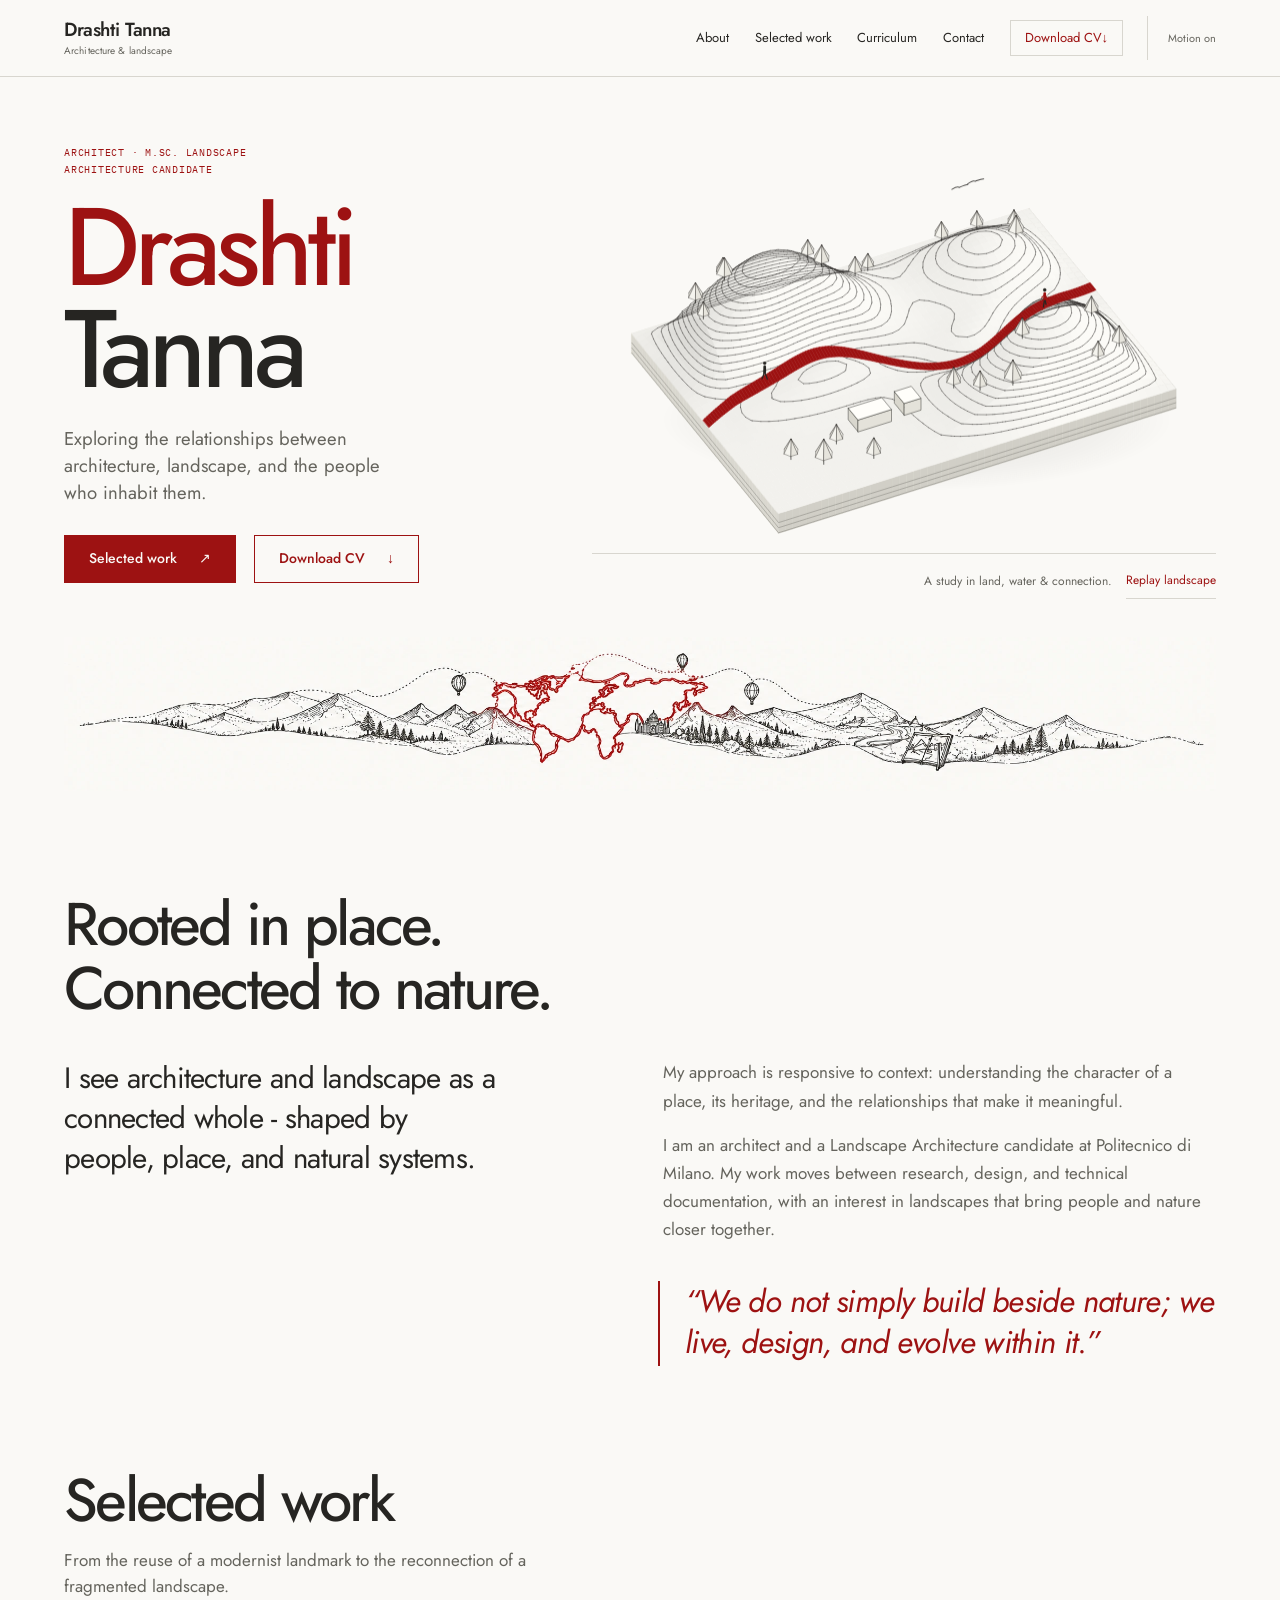
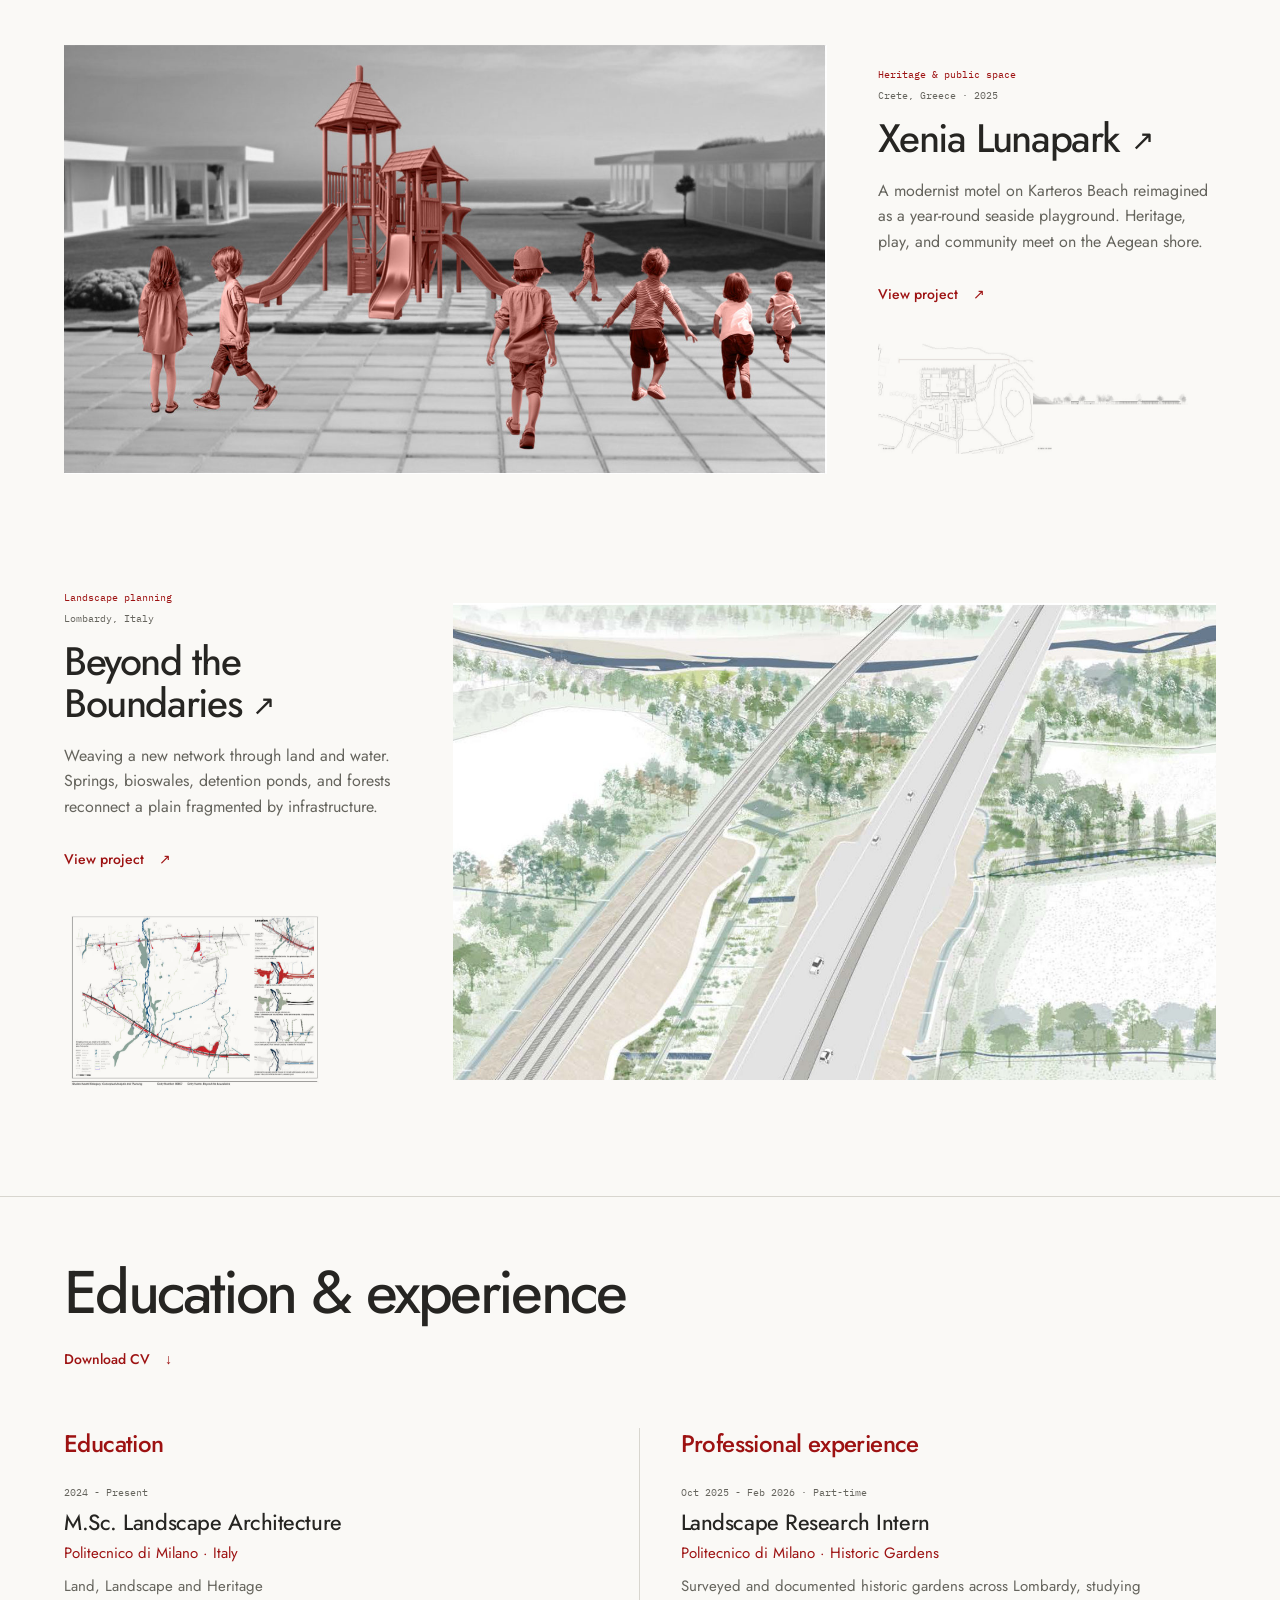
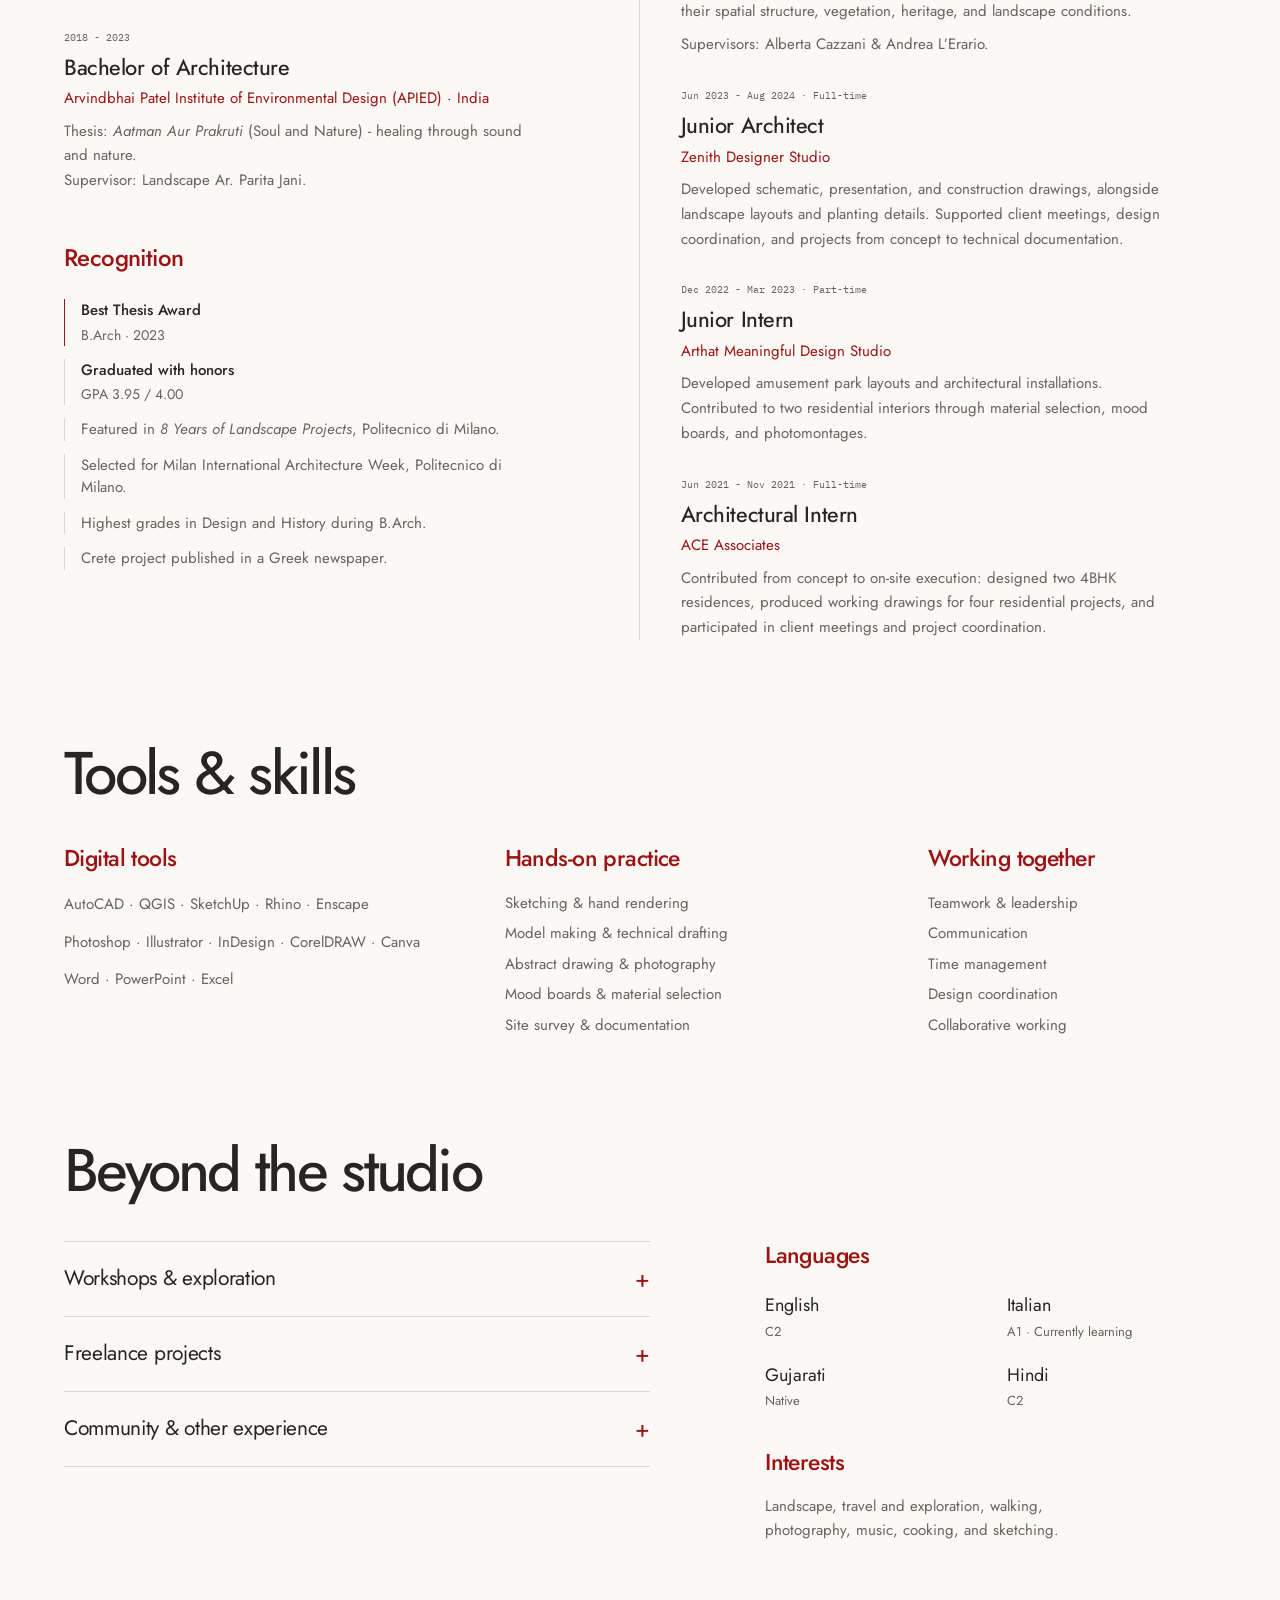
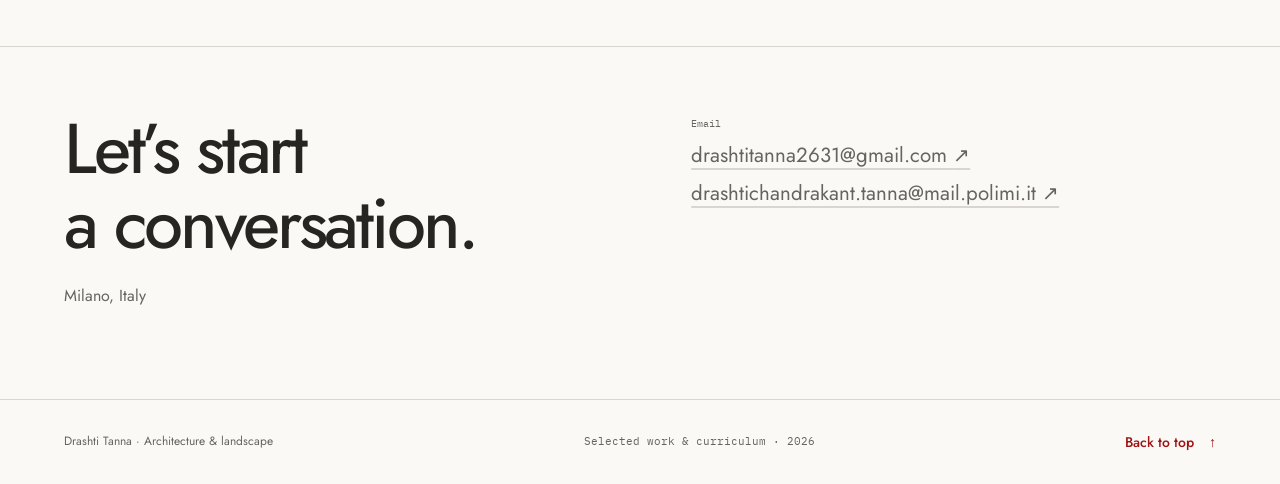
==== commit 9473cbdc: "ui: remove the requested 3D entry buttons" ====
--- a/index.html
+++ b/index.html
@@ -109,7 +109,6 @@
             <p class="project-description">A modernist motel on Karteros Beach reimagined as a year-round seaside playground. Heritage, play, and community meet on the Aegean shore.</p>
             <div class="project-actions">
               <a class="text-link" href="projects/xenia-lunapark/index.html">View project <span aria-hidden="true">↗</span></a>
-              <a class="text-link" href="projects/xenia-lunapark/explore.html" aria-label="Explore in 3D: Xenia Lunapark">Explore in 3D <span aria-hidden="true">↗</span></a>
             </div>
             <a class="project-study" href="projects/xenia-lunapark/index.html" aria-label="View the Xenia Lunapark site plan and project">
               <img src="projects/xenia-lunapark/assets/thumbs/board-09.jpg" width="900" height="319" alt="Xenia site plan and long landscape section." loading="lazy" decoding="async">
@@ -134,7 +133,6 @@
             <p class="project-description">Weaving a new network through land and water. Springs, bioswales, detention ponds, and forests reconnect a plain fragmented by infrastructure.</p>
             <div class="project-actions">
               <a class="text-link" href="projects/beyond-the-boundaries/index.html">View project <span aria-hidden="true">↗</span></a>
-              <a class="text-link" href="projects/beyond-the-boundaries/explore.html" aria-label="Explore in 3D: Beyond the Boundaries">Explore in 3D <span aria-hidden="true">↗</span></a>
             </div>
             <a class="project-study" href="projects/beyond-the-boundaries/index.html" aria-label="View the Beyond the Boundaries landscape map and project">
               <img src="projects/beyond-the-boundaries/assets/thumbs/board-03.jpg" width="900" height="637" alt="Landscape systems mapping of waterways, vegetation, and infrastructure." loading="lazy" decoding="async">
